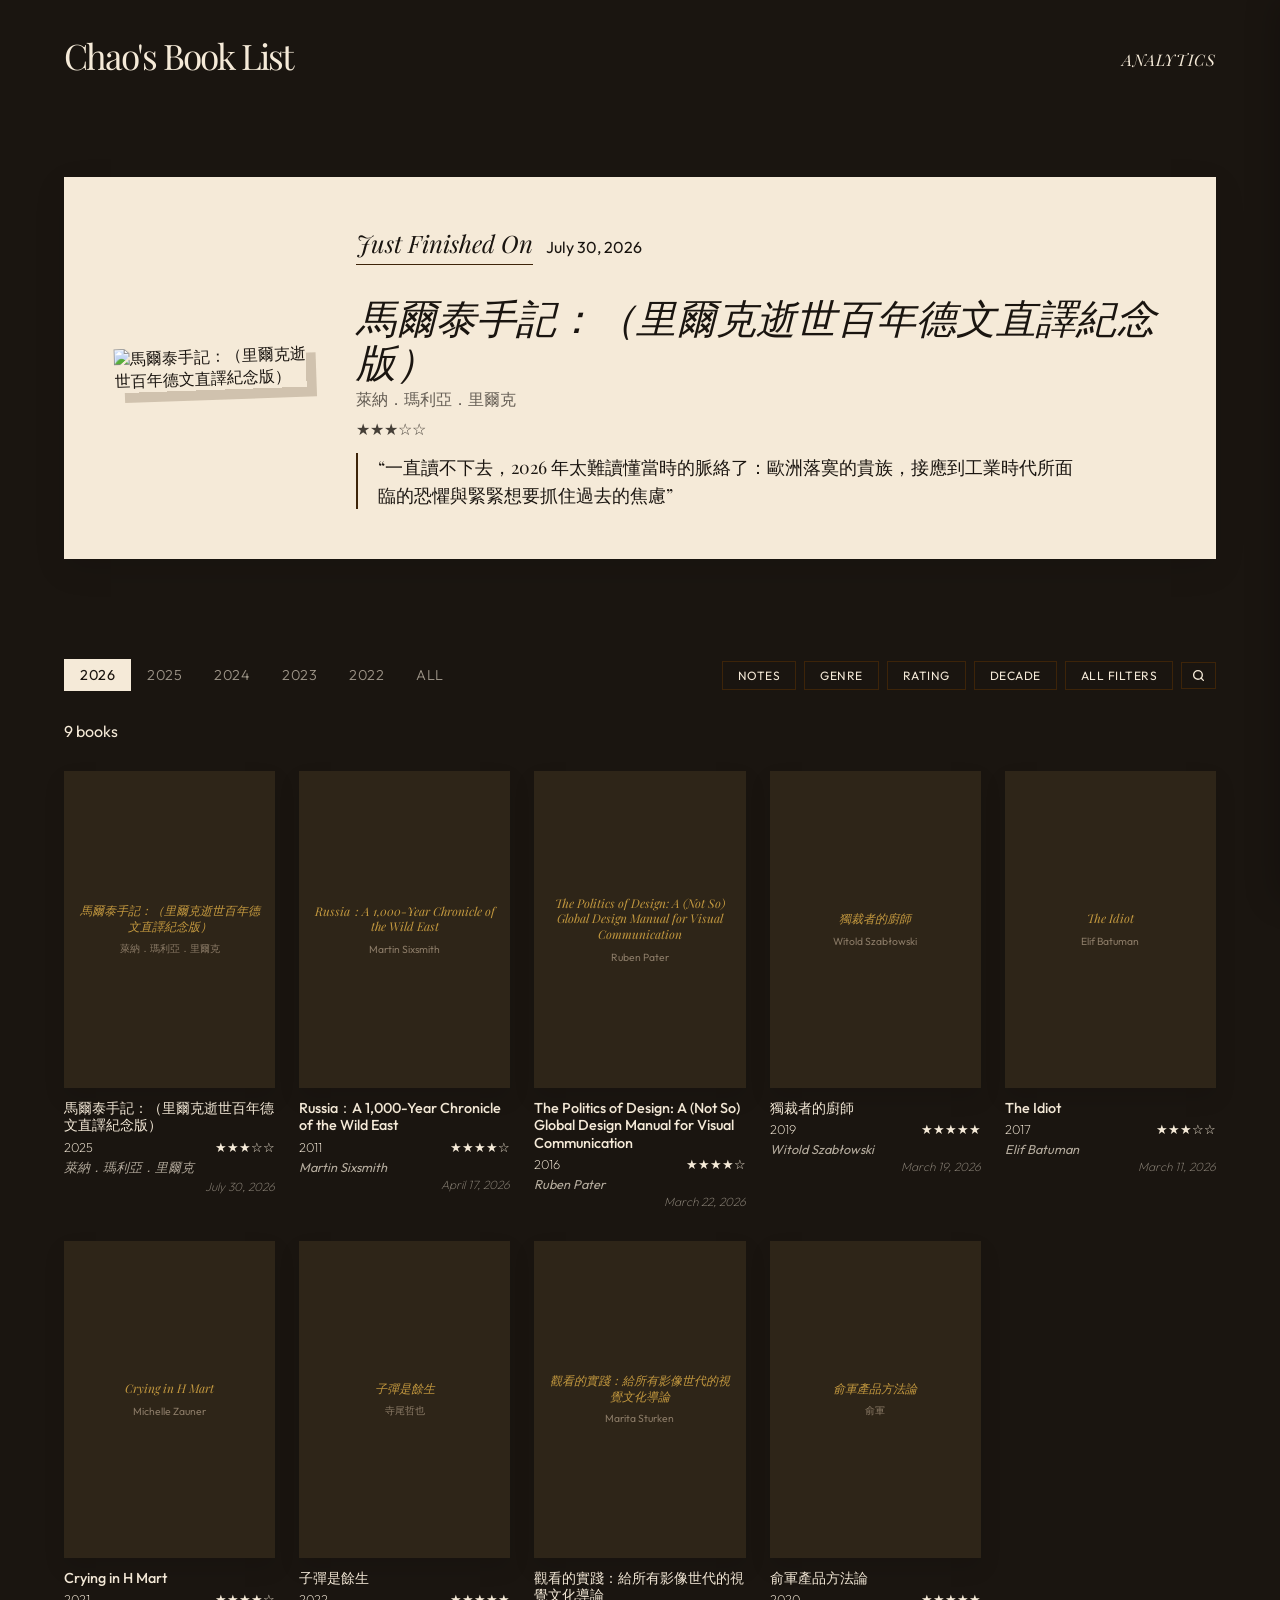
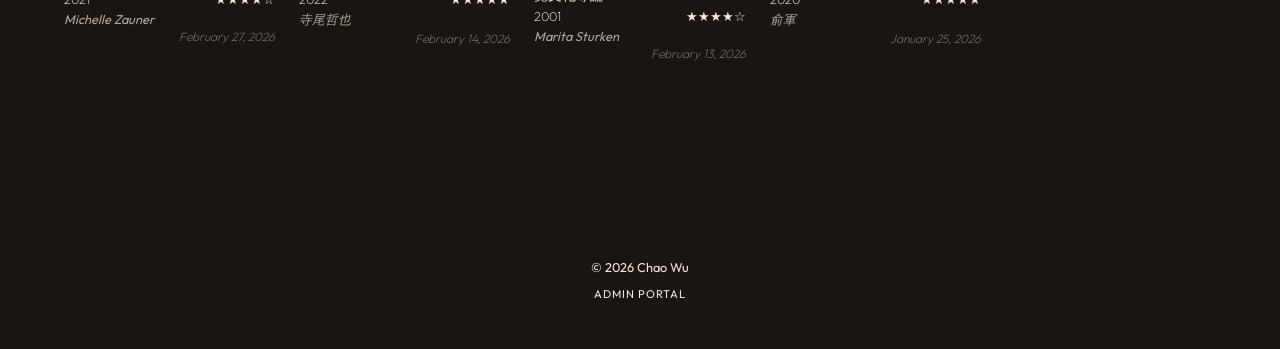
==== books/index.html @ 488b1dd5 "Add 'books/' from commit '441dd0c4dfc5b9a9ec4d89fb54ed9eed66f92019' git-subtree-dir: books git-subtr" ====
<!DOCTYPE html>
<html lang="en">
<head>
    <meta charset="UTF-8">
    <meta name="viewport" content="width=device-width, initial-scale=1.0">
    <title>Chaos Book List</title>

    <style>
        @import url('https://fonts.googleapis.com/css2?family=Outfit:wght@100..900&family=Playfair+Display:ital,wght@0,400..900;1,400..900&display=swap');

        :root {
            --color-brown-dark:   #3d2409;
            --color-brown-medium: #6b4523;
            --color-gold:         #c4993f;
            --color-gold-light:   #e2c97e;
            --color-parchment:    #f5ead8;
            --color-red:          #c0392b;
            --color-black:        #0b0806;
            --color-gray-dark:    #131008;
            --color-gray-medium:  #1a1510;
            --color-gray-light:   #2e2518;
            --color-gray-lighter: #8a7a66;
            --color-white:        #ffffff;
            --color-white-dim:    #dddddd;

            --bg-page:        var(--color-gray-medium);
            --bg-card:        transparent;
            --bg-featured:    var(--color-parchment);
            --bg-ui:          var(--color-gray-dark);
            --bg-panel:       #fcfcfc;
            --bg-overlay:     rgba(61, 36, 9, 0.85);

            --text-primary:   var(--color-parchment);
            --text-inverted:  var(--color-gray-medium);
            --text-dim:       var(--color-parchment);
            --text-accent:    var(--color-parchment);
            --text-panel:     var(--color-gray-dark);

            --border-ui:      var(--color-brown-dark);
            --border-light:   #e0e0e0;

            --shadow-retro:   10px 10px 0px rgba(61, 36, 9, 0.2);
            --shadow-panel:   -5px 0 30px rgba(0,0,0,0.2);
            --shadow-card:    0 10px 20px rgba(0,0,0,0.1);
        }

        * { box-sizing: border-box; }

        body {
            background-color: var(--bg-page);
            color: var(--text-primary);
            font-family: "Outfit", sans-serif;
            margin: 0;
            padding: 0;
            overflow-x: hidden;
            width: 100%;
        }

        body.panel-open { overflow: hidden; }

        /* --- HEADER & NAV --- */
        header {
            text-align: left;
            padding: 2rem 0 3rem;
            width: 90%;
            max-width: 1600px;
            margin: 0 auto;
        }

        h1 a {
            color: inherit;
            text-decoration: none;
        }
        h1 a:hover { opacity: 0.75; }

        h1 {
            font-family: 'Playfair Display', serif;
            font-weight: 300;
            letter-spacing: -2px;
            margin: 0 0 10px 0;
            font-size: clamp(2rem, 6vw, 2.2rem);
        }

        .nav-link {
            color: var(--text-primary);
            text-transform: uppercase;
            font-family: 'Playfair Display', serif;
            font-weight: 300;
            font-style: italic;
            letter-spacing: 1px;
            border-bottom: 2px solid transparent;
            transition: 0.2s;
            text-decoration: none;
        }
        .nav-link:hover { border-bottom-color: var(--text-primary); }

        /* --- FEATURED SECTION --- */
        .featured-wrapper {
            max-width: 1600px;
            margin: 40px auto 100px auto;
            width: 90%;
            background-color: var(--bg-featured);
            padding: 50px;
            box-shadow: 0 10px 30px rgba(0,0,0,0.1);
            color: var(--text-inverted);
        }

        .label-recent {
            font-family: 'Playfair Display', serif;
            font-style: italic;
            font-size: 1.5rem;
            margin-bottom: 30px;
            border-bottom: 1px groove var(--border-ui);
            display: inline-block;
            padding-bottom: 5px;
        }

        .featured-content { display: flex; gap: 50px; align-items: center; }
        .featured-poster {
            flex-shrink: 0; width: 12rem; overflow: hidden;
            box-shadow: var(--shadow-retro); transform: rotate(-2deg);
        }
        .featured-poster img { width: 100%; height: auto; display: block; }
        .featured-poster-placeholder {
            flex-shrink: 0; width: 12rem; aspect-ratio: 2/3;
            background: #e8dcc8; display: flex; align-items: center; justify-content: center;
            font-size: 3rem; box-shadow: var(--shadow-retro); transform: rotate(-2deg);
        }
        .featured-info { visibility: visible; }
        .f-date { font-family: 'Outfit', sans-serif; font-size: 1rem; margin-bottom: 20px; display: inline-block; padding: 2px 10px; }
        .f-title { font-family: 'Playfair Display', serif; font-size: 2.5rem; line-height: 1.1; margin: 0 0 6px 0; font-style: italic; }
        .f-author { font-family: 'Outfit', sans-serif; font-size: 1rem; margin: 0 0 8px 0; opacity: 0.65; }
        .f-rating { font-family: 'Outfit', sans-serif; font-size: 1rem; margin-bottom: 14px; display: inline-block; opacity: 0.8; }
        .f-notes {
            max-width: 720px;
            font-family: 'Playfair Display', serif; font-size: 1.1rem; line-height: 1.6; position: relative; padding-left: 20px; border-left: 2px solid var(--color-brown-dark); }

        /* --- YEAR TABS --- */
        .tabs-container {
            display: flex;
            overflow-x: auto;
            padding: 0;
            margin-bottom: 0;
            align-items: flex-end;
        }
        .tabs-container::-webkit-scrollbar { display: none; }

        .tab-btn {
            background: transparent;
            border: 1px solid var(--border-ui);
            color: var(--text-primary);
            padding: 6px 15px;
            font-family: 'Outfit', sans-serif;
            font-size: 0.9rem;
            text-transform: uppercase;
            letter-spacing: 0.5px;
            font-weight: 300;
            cursor: pointer;
            opacity: 0.6;
            transition: all 0.2s;
            border-color: transparent;
        }
        .tab-btn:hover { opacity: 1; }
        .tab-btn.active {
            opacity: 1;
            background: var(--bg-featured);
            color: var(--text-inverted);
            font-weight: 400;
        }

        /* --- MAIN WRAPPER --- */
        .main-content-wrapper { margin: 0 auto 50px auto; width: 90%; max-width: 1600px; }

        /* --- CONTROL WRAPPER --- */
        .control-wrapper {
            display: flex;
            justify-content: space-between;
            width: 90%;
            max-width: 1600px;
            margin: 30px auto;
            flex-wrap: wrap;
        }

        /* --- CONTROL BAR --- */
        .control-bar {
            display: flex;
            justify-content: space-between;
            align-items: center;
            margin-top: 30px;
            margin-bottom: 30px;
            flex-wrap: wrap;
            gap: 20px;
        }

        .filter-buttons { display: flex; gap: 8px; flex-wrap: wrap; align-items: center; }

        .btn-search-toggle {
            background: transparent; border: 1px solid var(--border-ui);
            color: var(--text-primary); padding: 6px 10px;
            cursor: pointer; transition: all 0.2s; display: flex; align-items: center;
        }
        .btn-search-toggle:hover, .btn-search-toggle.active {
            background: var(--color-brown-dark); color: var(--color-white);
        }
        .btn-search-toggle svg { display: block; }

        .search-row {
            width: 90%; max-width: 1600px; margin: 0 auto 10px auto;
            animation: searchSlide 0.18s ease;
        }
        @keyframes searchSlide {
            from { opacity: 0; transform: translateY(-6px); }
            to   { opacity: 1; transform: translateY(0); }
        }
        .search-bar-wrapper { position: relative; max-width: 360px; }
        .search-bar-wrapper input {
            width: 100%; padding: 7px 34px 7px 12px;
            background: transparent; border: 1px solid var(--border-ui);
            color: var(--text-primary); font-family: 'Outfit', sans-serif;
            font-size: 0.9rem; box-sizing: border-box; letter-spacing: 0.3px;
        }
        .search-bar-wrapper input::placeholder { color: var(--color-gray-lighter); }
        .search-bar-wrapper input:focus { outline: none; border-color: var(--color-gold); }
        .search-clear {
            position: absolute; right: 10px; top: 50%; transform: translateY(-50%);
            background: none; border: none; color: var(--color-gray-lighter);
            font-size: 1.1rem; cursor: pointer; padding: 0; line-height: 1; transition: 0.15s;
        }
        .search-clear:hover { color: var(--text-primary); }

        .btn-filter {
            background: transparent;
            border: 1px solid var(--border-ui);
            color: var(--text-primary);
            padding: 6px 15px;
            font-family: 'Outfit', sans-serif;
            font-size: 0.75rem;
            text-transform: uppercase;
            letter-spacing: 0.5px;
            cursor: pointer;
            transition: all 0.2s;
        }
        .btn-filter:hover, .btn-filter.active {
            background: var(--color-brown-dark);
            color: var(--color-white); }

        .counter { font-family: 'Outfit', sans-serif; font-weight: 400; font-size: 1rem; }

        /* --- GRID --- */
        .grid {
            display: grid;
            grid-template-columns: repeat(auto-fill, minmax(11rem, 1fr));
            gap: 2rem 1.5rem;
            padding-bottom: 100px;
        }

        .card { display: flex; flex-direction: column; background: transparent; gap: 12px; }

        .card-image-wrapper {
            position: relative; width: 100%; aspect-ratio: 2/3; overflow: hidden;
            background: var(--color-gray-medium); box-shadow: var(--shadow-card);
            transition: transform 0.3s cubic-bezier(0.25, 0.46, 0.45, 0.94);
            cursor: pointer;
        }
        .card:hover .card-image-wrapper { transform: translateY(-5px); box-shadow: 0 20px 30px rgba(176, 176, 176, 0.15); }
        .card img { width: 100%; height: 100%; object-fit: cover; display: block; }

        .card-placeholder {
            width: 100%; height: 100%; display: flex; flex-direction: column;
            align-items: center; justify-content: center; padding: 12px; text-align: center;
            background: var(--color-gray-light);
        }
        .card-placeholder .ph-spine {
            font-family: 'Playfair Display', serif; font-style: italic;
            font-size: 0.75rem; line-height: 1.3; color: var(--color-gold);
            word-break: break-word;
        }
        .card-placeholder .ph-author {
            margin-top: 8px; font-size: 0.65rem; color: var(--color-gray-lighter);
        }

        .info {
            position: absolute; inset: 0; background: var(--bg-overlay); padding: 0.3rem;
            display: flex; flex-direction: column; justify-content: flex-start; align-items: flex-start;
            text-align: left; opacity: 0; transition: opacity 0.3s ease; backdrop-filter: blur(3px);
            color: var(--text-primary);
        }
        .card:hover .info { opacity: 1; }

        .info-date { font-size: 0.75rem; letter-spacing: 1px; text-transform: uppercase; margin-bottom: 1rem; color: var(--color-parchment); font-weight: bold; }
        .info-notes { font-family: 'Playfair Display', serif; font-style: italic; font-size: 0.95rem; line-height: 1.4; max-height: 80%; overflow-y: auto; }

        .card-title { font-family: 'Outfit', sans-serif; font-size: 0.9rem; line-height: 1.2; font-weight: 500; color: var(--text-primary); margin-bottom: 4px; }
        .card-meta-row { font-family: 'Outfit', sans-serif; font-size: 0.8rem; font-weight: 200; display: flex; justify-content: space-between; align-items: center; color: var(--text-dim); margin-bottom: 4px; }
        .card-rating { font-family: 'Outfit', sans-serif; font-size: 0.8rem; font-weight: 200; color: var(--text-primary); }
        .card-author { font-size: 0.8rem; color: var(--text-dim); font-style: italic; white-space: nowrap; overflow: hidden; text-overflow: ellipsis; opacity: 0.7; }
        .card-watched { font-family: 'Outfit', sans-serif; font-size: 0.75rem; font-style: italic; font-weight: 200; color: var(--text-primary); text-align: right; opacity: 0.5; margin-top: 2px; }

        /* --- SIDE PANEL (Filters) --- */
        .panel-backdrop { position: fixed; top: 0; left: 0; width: 100%; height: 100%; background: rgba(0,0,0,0.5); z-index: 998; opacity: 0; pointer-events: none; transition: opacity 0.3s; }
        .panel-backdrop.open { opacity: 1; pointer-events: all; }
        .side-panel { position: fixed; top: 0; right: 0; width: 400px; max-width: 85%; height: 100%; background: var(--bg-panel); color: var(--text-panel); z-index: 999; transform: translateX(100%); transition: transform 0.3s cubic-bezier(0.77, 0, 0.175, 1); box-shadow: var(--shadow-panel); display: flex; flex-direction: column; }
        .side-panel.open { transform: translateX(0); }
        .panel-header { padding: 20px 30px; border-bottom: 1px solid var(--border-light); display: flex; justify-content: space-between; align-items: center; }
        .panel-title { font-family: 'Playfair Display', serif; font-size: 1.5rem; font-style: italic; }
        .btn-close { background: none; border: none; font-size: 1.5rem; cursor: pointer; color: var(--text-panel); }
        .panel-content { flex-grow: 1; overflow-y: auto; padding: 0; }
        .panel-footer { padding: 20px 30px; border-top: 1px solid var(--border-light); display: flex; gap: 10px; }
        .btn-action { flex: 1; padding: 12px; border: 1px solid #222; background: transparent; text-transform: uppercase; font-weight: bold; cursor: pointer; transition: 0.2s; }
        .btn-action.primary { background: #222; color: #fff; }
        .btn-action:hover { opacity: 0.8; }

        /* ACCORDIONS */
        .accordion-item { border-bottom: 1px solid var(--border-light); }
        .accordion-header { padding: 20px 30px; cursor: pointer; display: flex; justify-content: space-between; align-items: center; font-family: 'Outfit', sans-serif; font-weight: bold; text-transform: uppercase; font-size: 0.9rem; letter-spacing: 1px; }
        .accordion-header:hover { background: #f5f5f5; }
        .accordion-content { display: none; padding: 0 30px 20px 30px; max-height: 300px; overflow-y: auto; }
        .accordion-item.active .accordion-content { display: block; }
        .accordion-item.active .icon-plus { transform: rotate(45deg); }
        .icon-plus { transition: transform 0.3s; font-size: 1.2rem; }

        /* CHECKBOX */
        .checkbox-group { display: flex; flex-direction: column; gap: 12px; }
        .checkbox-label { display: flex; align-items: center; gap: 10px; cursor: pointer; font-size: 0.95rem; color: #444; }
        .checkbox-label input { width: 18px; height: 18px; accent-color: var(--color-brown-dark); cursor: pointer; }

        .footer { background-color: var(--bg-page); padding: 3rem 2rem; color: var(--text-dim); font-size: 0.8rem; text-align: center; }

        /* --- CARD MODAL --- */
        .modal-overlay {
            position: fixed; inset: 0; background: rgba(0,0,0,0.75);
            z-index: 1000; display: flex; align-items: center; justify-content: center;
            padding: 20px; opacity: 0; pointer-events: none; transition: opacity 0.25s;
        }
        .modal-overlay.open { opacity: 1; pointer-events: all; }

        .card-modal {
            background: var(--color-gray-dark); color: var(--text-primary);
            border: 1px solid var(--border-ui); max-width: 660px; width: 100%;
            max-height: 90vh; overflow-y: auto; position: relative;
            display: flex; gap: 28px; padding: 36px;
            transform: translateY(12px); transition: transform 0.25s;
        }
        .modal-overlay.open .card-modal { transform: translateY(0); }

        .modal-close-btn {
            position: absolute; top: 14px; right: 18px; background: none; border: none;
            font-size: 1.5rem; cursor: pointer; color: var(--text-primary);
            opacity: 0.5; line-height: 1; padding: 0; transition: opacity 0.15s;
        }
        .modal-close-btn:hover { opacity: 1; }

        .modal-poster { flex-shrink: 0; width: 110px; }
        .modal-poster img { width: 100%; height: auto; display: block; box-shadow: var(--shadow-retro); }
        .modal-poster-placeholder {
            width: 110px; aspect-ratio: 2/3; background: var(--color-gray-light);
            display: flex; align-items: center; justify-content: center;
            font-size: 2rem; box-shadow: var(--shadow-retro);
        }

        .modal-body { flex: 1; min-width: 0; }

        .modal-watch-date {
            font-size: 0.75rem; letter-spacing: 1px; text-transform: uppercase;
            color: var(--color-gold-light); margin-bottom: 8px;
        }
        .modal-title {
            font-family: 'Playfair Display', serif; font-size: 1.5rem; font-style: italic;
            line-height: 1.2; margin-bottom: 6px;
        }
        .modal-sub {
            font-size: 0.85rem; color: var(--color-gray-lighter);
            margin-bottom: 20px; display: flex; gap: 10px; flex-wrap: wrap;
        }
        .modal-notes-view {
            font-family: 'Playfair Display', serif; font-style: italic;
            font-size: 0.95rem; line-height: 1.65;
            border-left: 2px solid var(--color-brown-dark);
            padding-left: 14px; margin-bottom: 18px;
        }
        .modal-notes-view.empty { opacity: 0.35; }

        @media (max-width: 800px) {
            h1 { font-size: clamp(2rem, 10vw, 3rem); }
            .featured-content { flex-direction: column; align-items: center; text-align: center; gap: 20px; }
            .control-bar { flex-direction: column; align-items: flex-start; }
            .grid { grid-template-columns: repeat(2, 1fr); gap: 20px 10px; }
        }

        @media (max-width: 560px) {
            .card-modal { flex-direction: column; padding: 24px 20px; gap: 16px; }
            .modal-poster { width: 80px; }
        }
    </style>
</head>
<body>

    <header>
        <h1><a href="index.html">Chao's Book List</a></h1>
        <a href="analytics.html" class="nav-link" style="float:right; margin-top:-40px;">Analytics</a>
    </header>

    <!-- FEATURED SECTION -->
    <div class="featured-wrapper" id="featured-section" style="display: none;">
        <div class="featured-content">
            <div class="featured-poster" id="f-cover-wrapper">
                <img id="f-img" src="" alt="Latest Book">
            </div>
            <div class="featured-info">
                <div class="label-recent">Just Finished On</div>
                <div class="f-date" id="f-date"></div>
                <div class="f-title" id="f-title"></div>
                <div class="f-author" id="f-author"></div>
                <div class="f-rating" id="f-rating"></div>
                <div class="f-notes" id="f-notes"></div>
            </div>
        </div>
    </div>

    <!-- YEAR TABS + FILTERS -->
    <div class="control-wrapper">
        <div class="tabs-container" id="year-tabs"></div>
        <div class="filter-buttons">
            <button class="btn-filter" onclick="openPanel('notes')">Notes</button>
            <button class="btn-filter" onclick="openPanel('genre')">Genre</button>
            <button class="btn-filter" onclick="openPanel('rating')">Rating</button>
            <button class="btn-filter" onclick="openPanel('decade')">Decade</button>
            <button class="btn-filter" onclick="openPanel('all')">All Filters</button>
            <button class="btn-search-toggle" id="btn-search-toggle" onclick="toggleSearch()" title="Search">
                <svg width="13" height="13" viewBox="0 0 24 24" fill="none" stroke="currentColor" stroke-width="2.5" stroke-linecap="round" stroke-linejoin="round">
                    <circle cx="11" cy="11" r="8"/><line x1="21" y1="21" x2="16.65" y2="16.65"/>
                </svg>
            </button>
        </div>
    </div>
    <div class="search-row" id="search-row" style="display:none">
        <div class="search-bar-wrapper">
            <input type="text" id="book-search-input" placeholder="Search title or author…" oninput="onBookSearch()" autocomplete="off">
            <button class="search-clear" onclick="clearSearch()" title="Clear">×</button>
        </div>
    </div>

    <!-- MAIN CONTENT -->
    <div class="main-content-wrapper">
        <div class="control-bar">
            <div class="counter" id="count-display">0 Books Read</div>
        </div>
        <div class="grid" id="book-grid"></div>
    </div>

    <!-- SIDE PANEL (Filters) -->
    <div class="panel-backdrop" id="backdrop" onclick="closePanel()"></div>
    <div class="side-panel" id="side-panel">
        <div class="panel-header">
            <div class="panel-title">Filters</div>
            <button class="btn-close" onclick="closePanel()">&times;</button>
        </div>
        <div class="panel-content">
            <!-- Sort -->
            <div class="accordion-item" id="acc-sort">
                <div class="accordion-header" onclick="toggleAccordion('acc-sort')">Sort By <span class="icon-plus">+</span></div>
                <div class="accordion-content">
                    <div class="checkbox-group" id="sort-options">
                        <label class="checkbox-label"><input type="radio" name="sort" value="date-new" checked onchange="applyFilters()"> Newest Read</label>
                        <label class="checkbox-label"><input type="radio" name="sort" value="date-old" onchange="applyFilters()"> Oldest Read</label>
                        <label class="checkbox-label"><input type="radio" name="sort" value="rate-high" onchange="applyFilters()"> Rating High → Low</label>
                        <label class="checkbox-label"><input type="radio" name="sort" value="rate-low" onchange="applyFilters()"> Rating Low → High</label>
                    </div>
                </div>
            </div>
            <!-- Genre -->
            <div class="accordion-item" id="acc-genre">
                <div class="accordion-header" onclick="toggleAccordion('acc-genre')">Genre <span class="icon-plus">+</span></div>
                <div class="accordion-content"><div class="checkbox-group" id="container-genre"></div></div>
            </div>
            <!-- Notes -->
            <div class="accordion-item" id="acc-notes">
                <div class="accordion-header" onclick="toggleAccordion('acc-notes')">Notes <span class="icon-plus">+</span></div>
                <div class="accordion-content">
                    <div class="checkbox-group">
                        <label class="checkbox-label"><input type="checkbox" id="filter-notes" onchange="applyFilters()"> With Notes Only</label>
                    </div>
                </div>
            </div>
            <!-- Rating -->
            <div class="accordion-item" id="acc-rating">
                <div class="accordion-header" onclick="toggleAccordion('acc-rating')">Rating <span class="icon-plus">+</span></div>
                <div class="accordion-content">
                    <div class="checkbox-group">
                        <label class="checkbox-label"><input type="checkbox" class="filter-cb" data-category="rating" value="rated" onchange="applyFilters()"> Rated Only</label>
                        <label class="checkbox-label"><input type="checkbox" class="filter-cb" data-category="rating" value="5" onchange="applyFilters()"> ★★★★★ (5 stars)</label>
                        <label class="checkbox-label"><input type="checkbox" class="filter-cb" data-category="rating" value="4" onchange="applyFilters()"> ★★★★☆ (4 stars)</label>
                        <label class="checkbox-label"><input type="checkbox" class="filter-cb" data-category="rating" value="3" onchange="applyFilters()"> ★★★☆☆ (3 stars)</label>
                    </div>
                </div>
            </div>
            <!-- Decade -->
            <div class="accordion-item" id="acc-decade">
                <div class="accordion-header" onclick="toggleAccordion('acc-decade')">Publication Decade <span class="icon-plus">+</span></div>
                <div class="accordion-content"><div class="checkbox-group" id="container-decade"></div></div>
            </div>
        </div>
        <div class="panel-footer">
            <button class="btn-action" onclick="clearAllFilters()">Clear All</button>
            <button class="btn-action primary" onclick="closePanel()">Done</button>
        </div>
    </div>

    <!-- CARD MODAL -->
    <div class="modal-overlay" id="modal-overlay" onclick="closeModal()">
        <div class="card-modal" onclick="event.stopPropagation()">
            <button class="modal-close-btn" onclick="closeModal()">&times;</button>
            <div id="modal-cover-area" class="modal-poster"></div>
            <div class="modal-body">
                <div class="modal-watch-date" id="modal-watch-date"></div>
                <div class="modal-title" id="modal-title"></div>
                <div class="modal-sub" id="modal-sub"></div>
                <div class="modal-notes-view" id="modal-notes-view"></div>
            </div>
        </div>
    </div>

    <div class="footer">
        <div>© 2026 Chao Wu</div>
        <div style="margin-top: 10px;"><a href="admin.html" style="color: inherit; text-decoration: none; font-size: 0.7rem; letter-spacing: 1px; text-transform: uppercase;">Admin Portal</a></div>
    </div>

    <script>
        let allBooks = [];
        let filteredBooks = [];
        let currentTabBooks = [];
        let activeTabYear = null;

        fetch('books.json')
            .then(r => r.json())
            .then(books => {
                allBooks = books;
                renderFeatured(allBooks);
                setupTabs(allBooks);
                populateDynamicFilters();

                // Auto-select newest year that has books with dates
                const datedBooks = allBooks.filter(b => b.date_sort && b.date_sort !== '0000-00-00');
                if (datedBooks.length > 0) {
                    const newestYear = [...new Set(datedBooks.map(b => b.date_sort.substring(0,4)))].sort().reverse()[0];
                    switchTab(newestYear);
                } else {
                    switchTab('all');
                }
            })
            .catch(err => {
                document.getElementById('book-grid').innerHTML = '<p style="padding:40px;opacity:0.5;font-style:italic;">No books.json found.</p>';
            });

        function renderFeatured(books) {
            const dated = books.filter(b => b.date_sort && b.date_sort !== '0000-00-00');
            if (dated.length === 0) return;
            const latest = [...dated].sort((a,b) => b.date_sort.localeCompare(a.date_sort))[0];
            if (!latest) return;

            document.getElementById('featured-section').style.display = 'block';

            const coverWrapper = document.getElementById('f-cover-wrapper');
            if (latest.cover) {
                coverWrapper.innerHTML = `<img id="f-img" src="${latest.cover}" alt="${latest.title}">`;
                coverWrapper.className = 'featured-poster';
            } else {
                coverWrapper.innerHTML = '📖';
                coverWrapper.className = 'featured-poster-placeholder';
            }

            document.getElementById('f-date').innerText = latest.date_display || '';
            document.getElementById('f-title').innerText = latest.title;
            document.getElementById('f-author').innerText = latest.author || '';
            const r = getRating(latest);
            document.getElementById('f-rating').innerText = r > 0
                ? '★'.repeat(r) + '☆'.repeat(5 - r)
                : '';
            let notes = latest.review;
            if (!notes || notes === 'nan') notes = 'No notes added.';
            document.getElementById('f-notes').innerHTML = `&ldquo;${notes}&rdquo;`;
        }

        function setupTabs(books) {
            const container = document.getElementById('year-tabs');
            container.innerHTML = '';

            const datedBooks = books.filter(b => b.date_sort && b.date_sort !== '0000-00-00');
            const allYears = [...new Set(datedBooks.map(b => b.date_sort.substring(0,4)))].sort().reverse();
            const recentYears = allYears.filter(y => parseInt(y) > 2018);
            const hasOlder = allYears.some(y => parseInt(y) <= 2018);
            const hasUndated = books.some(b => !b.date_sort || b.date_sort === '0000-00-00');

            recentYears.forEach(year => {
                const btn = document.createElement('button');
                btn.className = 'tab-btn';
                btn.innerText = year;
                btn.onclick = () => switchTab(year);
                btn.dataset.year = year;
                container.appendChild(btn);
            });

            if (hasOlder) {
                const btn = document.createElement('button');
                btn.className = 'tab-btn';
                btn.innerText = '2018 & Before';
                btn.onclick = () => switchTab('earlier');
                btn.dataset.year = 'earlier';
                container.appendChild(btn);
            }

            if (hasUndated) {
                const btn = document.createElement('button');
                btn.className = 'tab-btn';
                btn.innerText = 'All';
                btn.onclick = () => switchTab('all');
                btn.dataset.year = 'all';
                container.appendChild(btn);
            }
        }

        function switchTab(tabId) {
            activeTabYear = tabId;
            document.querySelectorAll('.tab-btn').forEach(btn => {
                btn.classList.toggle('active', btn.dataset.year === tabId);
            });

            if (tabId === 'all') {
                currentTabBooks = allBooks;
            } else if (tabId === 'earlier') {
                currentTabBooks = allBooks.filter(b => {
                    const y = parseInt(b.date_sort?.substring(0,4));
                    return y <= 2018 && y > 0;
                });
            } else {
                currentTabBooks = allBooks.filter(b => b.date_sort?.startsWith(tabId));
            }

            document.querySelector('input[name="sort"][value="date-new"]').checked = true;
            applyFilters();
        }

        // --- PANEL & FILTER LOGIC ---
        function getScrollbarWidth() { return window.innerWidth - document.documentElement.clientWidth; }
        function openPanel(targetSection) {
            document.body.style.paddingRight = `${getScrollbarWidth()}px`;
            document.body.classList.add('panel-open');
            document.getElementById('backdrop').classList.add('open');
            document.getElementById('side-panel').classList.add('open');
            if (targetSection && targetSection !== 'all') {
                const el = document.getElementById(`acc-${targetSection}`);
                if (el) el.classList.add('active');
            }
        }
        function closePanel() {
            document.body.style.paddingRight = '';
            document.body.classList.remove('panel-open');
            document.getElementById('backdrop').classList.remove('open');
            document.getElementById('side-panel').classList.remove('open');
        }
        function toggleAccordion(id) { document.getElementById(id).classList.toggle('active'); }

        function populateDynamicFilters() {
            // Genres (sorted by count descending, show those with ≥2 books)
            const genreCounts = {};
            allBooks.forEach(b => (b.genres || []).forEach(g => { genreCounts[g] = (genreCounts[g] || 0) + 1; }));
            const topGenres = Object.entries(genreCounts)
                .filter(([, c]) => c >= 2)
                .sort((a, b) => b[1] - a[1]);
            const genreEl = document.getElementById('container-genre');
            topGenres.forEach(([g, c]) => {
                genreEl.innerHTML += `<label class="checkbox-label"><input type="checkbox" class="filter-cb" data-category="genre" value="${g}" onchange="applyFilters()"> ${g} <span style="opacity:0.45;font-size:0.8em">(${c})</span></label>`;
            });

            // Decades (publication year)
            const decades = new Set();
            allBooks.forEach(b => {
                const yr = parseInt(b.year_published);
                if (!isNaN(yr) && yr > 0) decades.add(Math.floor(yr / 10) * 10);
            });
            const dec = document.getElementById('container-decade');
            Array.from(decades).sort((a,b) => b - a).forEach(d => {
                dec.innerHTML += `<label class="checkbox-label"><input type="checkbox" class="filter-cb" data-category="decade" value="${d}" onchange="applyFilters()"> ${d}s</label>`;
            });
        }

        function clearAllFilters() {
            document.querySelectorAll('.filter-cb').forEach(cb => cb.checked = false);
            document.getElementById('filter-notes').checked = false;
            document.querySelector('input[name="sort"][value="date-new"]').checked = true;
            applyFilters();
        }

        function applyFilters() {
            const checkedGenres  = Array.from(document.querySelectorAll('input[data-category="genre"]:checked')).map(cb => cb.value);
            const checkedRatings = Array.from(document.querySelectorAll('input[data-category="rating"]:checked')).map(cb => cb.value);
            const checkedDecades = Array.from(document.querySelectorAll('input[data-category="decade"]:checked')).map(cb => cb.value);
            const sortVal = document.querySelector('input[name="sort"]:checked').value;
            const notesChecked = document.getElementById('filter-notes').checked;

            filteredBooks = currentTabBooks.filter(b => {
                if (notesChecked && (!b.review || b.review === 'nan' || b.review.trim() === '')) return false;
                if (checkedGenres.length > 0 && !checkedGenres.some(g => (b.genres || []).includes(g))) return false;
                if (checkedRatings.length > 0) {
                    if (checkedRatings.includes('rated') && getRating(b) === 0) return false;
                    const specificStars = checkedRatings.filter(v => v !== 'rated');
                    if (specificStars.length > 0 && !specificStars.includes(String(getRating(b)))) return false;
                }
                if (checkedDecades.length > 0) {
                    const yr = parseInt(b.year_published);
                    if (isNaN(yr)) return false;
                    const d = Math.floor(yr / 10) * 10;
                    if (!checkedDecades.includes(d.toString())) return false;
                }
                return true;
            });

            filteredBooks.sort((a, b) => {
                if (sortVal === 'date-new') return (b.date_sort || '').localeCompare(a.date_sort || '');
                if (sortVal === 'date-old') return (a.date_sort || '').localeCompare(b.date_sort || '');
                if (sortVal === 'rate-high') return getRating(b) - getRating(a);
                if (sortVal === 'rate-low') {
                    const rA = getRating(a) === 0 ? 100 : getRating(a);
                    const rB = getRating(b) === 0 ? 100 : getRating(b);
                    return rA - rB;
                }
            });

            document.getElementById('count-display').innerText = `${filteredBooks.length} book${filteredBooks.length !== 1 ? 's' : ''}`;

            const grid = document.getElementById('book-grid');
            grid.innerHTML = '';
            renderGrid(filteredBooks, grid);

            updateButtonState('notes', notesChecked);
            updateButtonState('genre', checkedGenres.length > 0);
            updateButtonState('rating', checkedRatings.length > 0);
            updateButtonState('decade', checkedDecades.length > 0);
        }

        function updateButtonState(type, isActive) {
            const btn = document.querySelector(`button[onclick="openPanel('${type}')"]`);
            if (btn) btn.classList.toggle('active', isActive);
        }

        function getRating(book) {
            if (!book.rating) return 0;
            const n = parseFloat(String(book.rating).replace('/5', ''));
            return isNaN(n) ? 0 : n;
        }

        function renderGrid(books, grid) {
            books.forEach(book => {
                const el = document.createElement('div');
                el.className = 'card';
                const reviewText = (!book.review || book.review === 'nan') ? '' : book.review;
                const r = getRating(book);
                const ratingDisplay = r > 0 ? '★'.repeat(r) + '☆'.repeat(5 - r) : 'Unrated';
                const yearDisplay = book.year_published || '';

                const imgHtml = book.cover
                    ? `<img src="${book.cover}" alt="${book.title}" loading="lazy" onerror="this.parentNode.innerHTML='<div class=\\'card-placeholder\\'><span class=\\'ph-spine\\'>${book.title.replace(/'/g,"&#39;")}</span><span class=\\'ph-author\\'>${(book.author||'').replace(/'/g,"&#39;")}</span></div>'">`
                    : `<div class="card-placeholder"><span class="ph-spine">${book.title}</span><span class="ph-author">${book.author || ''}</span></div>`;

                el.innerHTML = `
                    <div class="card-image-wrapper">
                        ${imgHtml}
                        <div class="info">
                            <div class="info-date">${book.date_display || ''}</div>
                            <div class="info-notes">${reviewText}</div>
                        </div>
                    </div>
                    <div class="card-details">
                        <div class="card-title">${book.title}</div>
                        <div class="card-meta-row"><span>${yearDisplay}</span><span class="card-rating">${ratingDisplay}</span></div>
                        <div class="card-author">${book.author || ''}</div>
                        <div class="card-watched">${book.date_display || ''}</div>
                    </div>
                `;
                el.querySelector('.card-image-wrapper').addEventListener('click', () => openModal(book));
                grid.appendChild(el);
            });
        }

        // --- MODAL ---
        function openModal(book) {
            const r = getRating(book);
            const ratingDisplay = r > 0 ? '★'.repeat(r) + '☆'.repeat(5 - r) : 'Unrated';
            const notes = (!book.review || book.review === 'nan') ? '' : book.review;

            const coverArea = document.getElementById('modal-cover-area');
            if (book.cover) {
                coverArea.innerHTML = `<img src="${book.cover}" alt="${book.title}" style="width:100%;height:auto;display:block;box-shadow:var(--shadow-retro);">`;
            } else {
                coverArea.innerHTML = `<div class="modal-poster-placeholder">📖</div>`;
            }

            document.getElementById('modal-watch-date').innerText = book.date_display || '';
            document.getElementById('modal-title').innerText = book.title;

            const sub = [book.year_published, ratingDisplay, book.pages ? `${book.pages} pages` : ''].filter(Boolean).join(' · ');
            document.getElementById('modal-sub').innerText = (book.author ? book.author + ' · ' : '') + sub;

            const notesEl = document.getElementById('modal-notes-view');
            notesEl.innerText = notes || 'No notes added.';
            notesEl.classList.toggle('empty', !notes);

            document.getElementById('modal-overlay').classList.add('open');
            document.body.classList.add('panel-open');
        }

        function closeModal() {
            document.getElementById('modal-overlay').classList.remove('open');
            document.body.classList.remove('panel-open');
        }

        // --- SEARCH ---
        let searchActive = false;

        function toggleSearch() {
            searchActive = !searchActive;
            const row = document.getElementById('search-row');
            const btn = document.getElementById('btn-search-toggle');
            if (searchActive) {
                row.style.display = 'block';
                document.getElementById('book-search-input').focus();
                btn.classList.add('active');
            } else {
                clearSearch();
            }
        }

        function clearSearch() {
            document.getElementById('search-row').style.display = 'none';
            document.getElementById('book-search-input').value = '';
            document.getElementById('btn-search-toggle').classList.remove('active');
            searchActive = false;
            applyFilters();
        }

        function onBookSearch() {
            const query = document.getElementById('book-search-input').value.trim().toLowerCase();
            if (!query) { applyFilters(); return; }
            const results = allBooks.filter(b =>
                (b.title && b.title.toLowerCase().includes(query)) ||
                (b.author && b.author.toLowerCase().includes(query))
            );
            const grid = document.getElementById('book-grid');
            grid.innerHTML = '';
            renderGrid(results, grid);
            document.getElementById('count-display').innerText =
                `${results.length} result${results.length !== 1 ? 's' : ''} for "${query}"`;
        }

        document.addEventListener('keydown', e => {
            if (e.key === 'Escape') {
                if (document.getElementById('modal-overlay').classList.contains('open')) closeModal();
                else if (document.getElementById('search-row').style.display !== 'none') clearSearch();
            }
        });
    </script>
</body>
</html>
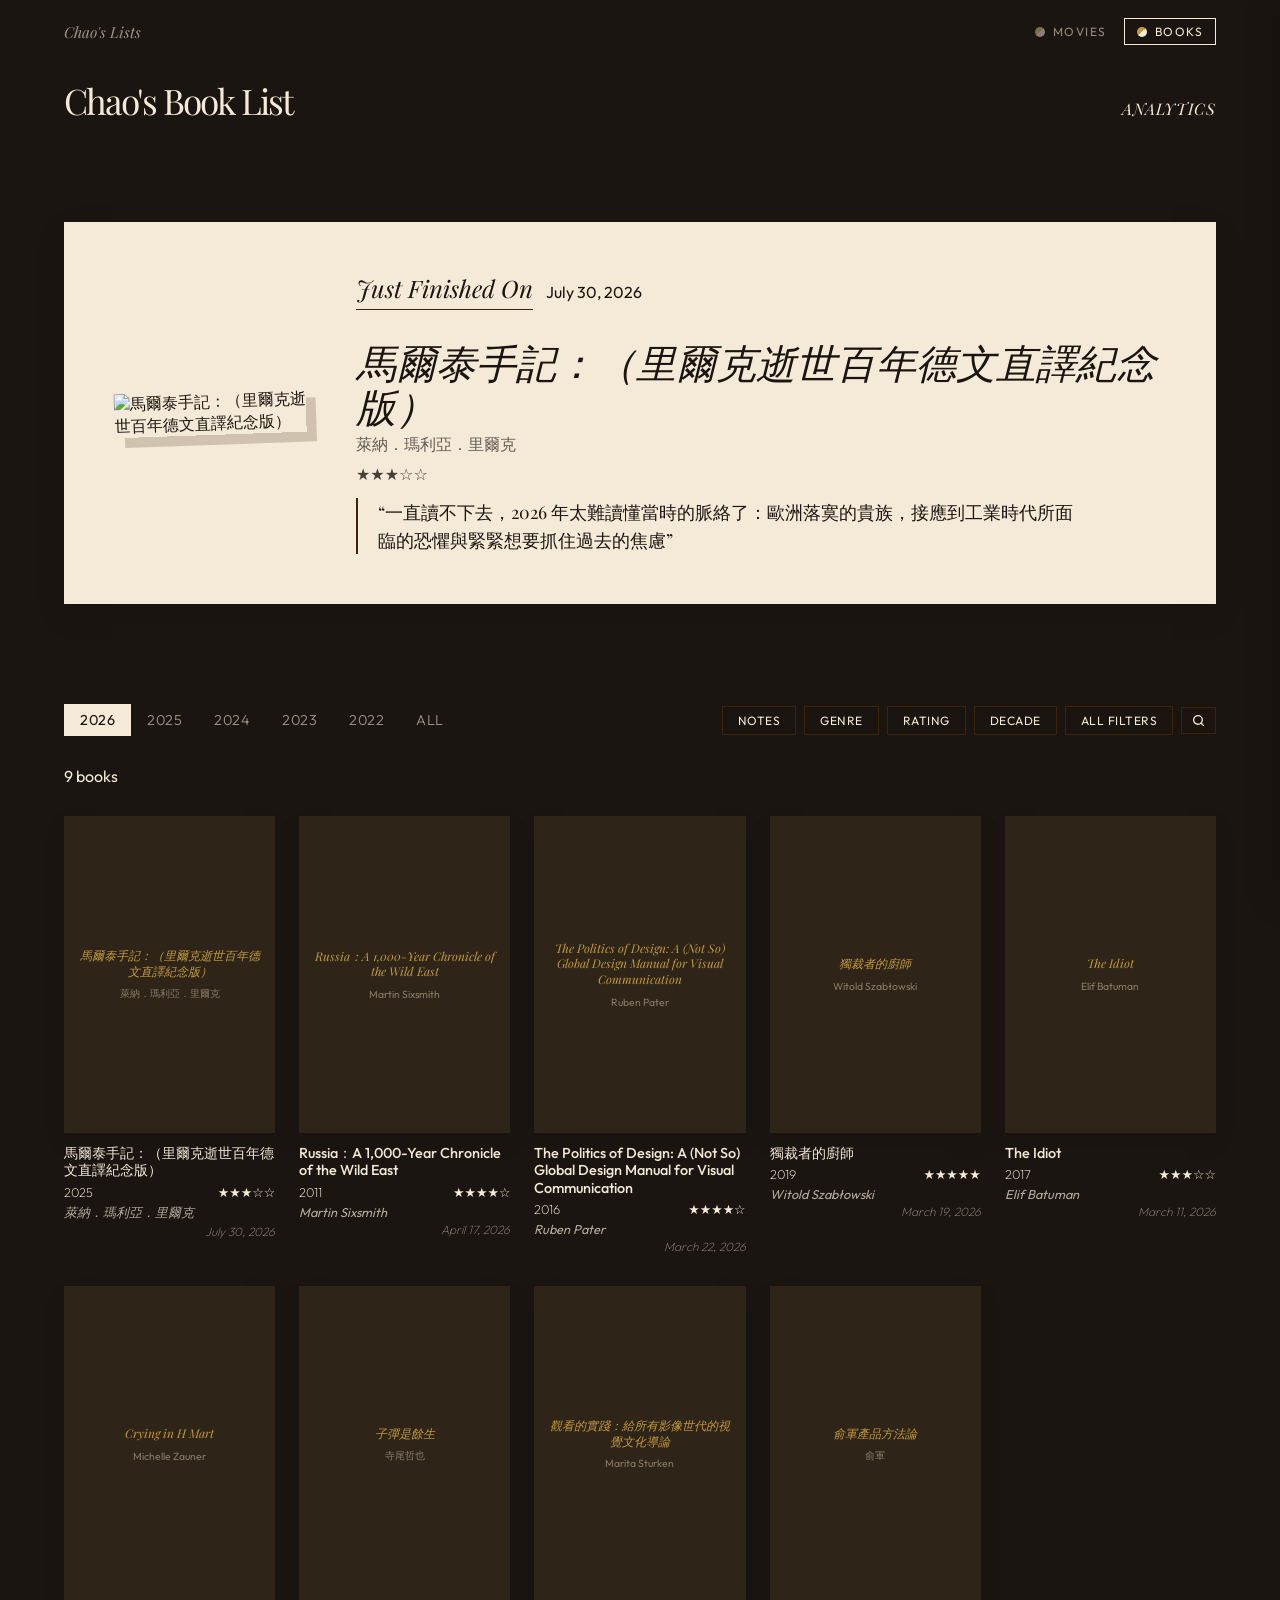
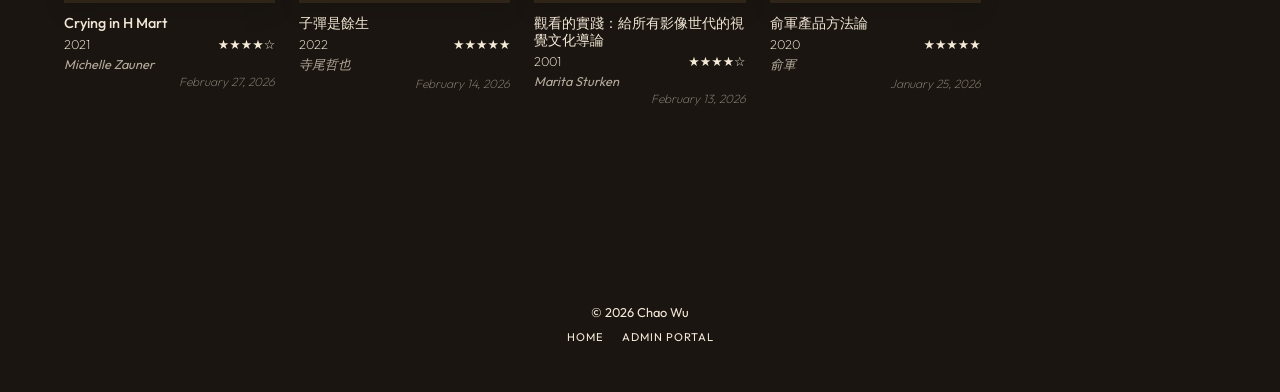
==== commit 4d7b7d35: "Combine movie and book sites with a shared design system - Move MovieSite into movies/ and BookSite " ====
--- a/books/index.html
+++ b/books/index.html
@@ -1,403 +1,24 @@
 <!DOCTYPE html>
-<html lang="en">
+<html lang="en" data-site="books">
 <head>
     <meta charset="UTF-8">
     <meta name="viewport" content="width=device-width, initial-scale=1.0">
     <title>Chaos Book List</title>
 
-    <style>
-        @import url('https://fonts.googleapis.com/css2?family=Outfit:wght@100..900&family=Playfair+Display:ital,wght@0,400..900;1,400..900&display=swap');
-
-        :root {
-            --color-brown-dark:   #3d2409;
-            --color-brown-medium: #6b4523;
-            --color-gold:         #c4993f;
-            --color-gold-light:   #e2c97e;
-            --color-parchment:    #f5ead8;
-            --color-red:          #c0392b;
-            --color-black:        #0b0806;
-            --color-gray-dark:    #131008;
-            --color-gray-medium:  #1a1510;
-            --color-gray-light:   #2e2518;
-            --color-gray-lighter: #8a7a66;
-            --color-white:        #ffffff;
-            --color-white-dim:    #dddddd;
-
-            --bg-page:        var(--color-gray-medium);
-            --bg-card:        transparent;
-            --bg-featured:    var(--color-parchment);
-            --bg-ui:          var(--color-gray-dark);
-            --bg-panel:       #fcfcfc;
-            --bg-overlay:     rgba(61, 36, 9, 0.85);
-
-            --text-primary:   var(--color-parchment);
-            --text-inverted:  var(--color-gray-medium);
-            --text-dim:       var(--color-parchment);
-            --text-accent:    var(--color-parchment);
-            --text-panel:     var(--color-gray-dark);
-
-            --border-ui:      var(--color-brown-dark);
-            --border-light:   #e0e0e0;
-
-            --shadow-retro:   10px 10px 0px rgba(61, 36, 9, 0.2);
-            --shadow-panel:   -5px 0 30px rgba(0,0,0,0.2);
-            --shadow-card:    0 10px 20px rgba(0,0,0,0.1);
-        }
-
-        * { box-sizing: border-box; }
-
-        body {
-            background-color: var(--bg-page);
-            color: var(--text-primary);
-            font-family: "Outfit", sans-serif;
-            margin: 0;
-            padding: 0;
-            overflow-x: hidden;
-            width: 100%;
-        }
-
-        body.panel-open { overflow: hidden; }
-
-        /* --- HEADER & NAV --- */
-        header {
-            text-align: left;
-            padding: 2rem 0 3rem;
-            width: 90%;
-            max-width: 1600px;
-            margin: 0 auto;
-        }
-
-        h1 a {
-            color: inherit;
-            text-decoration: none;
-        }
-        h1 a:hover { opacity: 0.75; }
-
-        h1 {
-            font-family: 'Playfair Display', serif;
-            font-weight: 300;
-            letter-spacing: -2px;
-            margin: 0 0 10px 0;
-            font-size: clamp(2rem, 6vw, 2.2rem);
-        }
-
-        .nav-link {
-            color: var(--text-primary);
-            text-transform: uppercase;
-            font-family: 'Playfair Display', serif;
-            font-weight: 300;
-            font-style: italic;
-            letter-spacing: 1px;
-            border-bottom: 2px solid transparent;
-            transition: 0.2s;
-            text-decoration: none;
-        }
-        .nav-link:hover { border-bottom-color: var(--text-primary); }
-
-        /* --- FEATURED SECTION --- */
-        .featured-wrapper {
-            max-width: 1600px;
-            margin: 40px auto 100px auto;
-            width: 90%;
-            background-color: var(--bg-featured);
-            padding: 50px;
-            box-shadow: 0 10px 30px rgba(0,0,0,0.1);
-            color: var(--text-inverted);
-        }
-
-        .label-recent {
-            font-family: 'Playfair Display', serif;
-            font-style: italic;
-            font-size: 1.5rem;
-            margin-bottom: 30px;
-            border-bottom: 1px groove var(--border-ui);
-            display: inline-block;
-            padding-bottom: 5px;
-        }
-
-        .featured-content { display: flex; gap: 50px; align-items: center; }
-        .featured-poster {
-            flex-shrink: 0; width: 12rem; overflow: hidden;
-            box-shadow: var(--shadow-retro); transform: rotate(-2deg);
-        }
-        .featured-poster img { width: 100%; height: auto; display: block; }
-        .featured-poster-placeholder {
-            flex-shrink: 0; width: 12rem; aspect-ratio: 2/3;
-            background: #e8dcc8; display: flex; align-items: center; justify-content: center;
-            font-size: 3rem; box-shadow: var(--shadow-retro); transform: rotate(-2deg);
-        }
-        .featured-info { visibility: visible; }
-        .f-date { font-family: 'Outfit', sans-serif; font-size: 1rem; margin-bottom: 20px; display: inline-block; padding: 2px 10px; }
-        .f-title { font-family: 'Playfair Display', serif; font-size: 2.5rem; line-height: 1.1; margin: 0 0 6px 0; font-style: italic; }
-        .f-author { font-family: 'Outfit', sans-serif; font-size: 1rem; margin: 0 0 8px 0; opacity: 0.65; }
-        .f-rating { font-family: 'Outfit', sans-serif; font-size: 1rem; margin-bottom: 14px; display: inline-block; opacity: 0.8; }
-        .f-notes {
-            max-width: 720px;
-            font-family: 'Playfair Display', serif; font-size: 1.1rem; line-height: 1.6; position: relative; padding-left: 20px; border-left: 2px solid var(--color-brown-dark); }
-
-        /* --- YEAR TABS --- */
-        .tabs-container {
-            display: flex;
-            overflow-x: auto;
-            padding: 0;
-            margin-bottom: 0;
-            align-items: flex-end;
-        }
-        .tabs-container::-webkit-scrollbar { display: none; }
-
-        .tab-btn {
-            background: transparent;
-            border: 1px solid var(--border-ui);
-            color: var(--text-primary);
-            padding: 6px 15px;
-            font-family: 'Outfit', sans-serif;
-            font-size: 0.9rem;
-            text-transform: uppercase;
-            letter-spacing: 0.5px;
-            font-weight: 300;
-            cursor: pointer;
-            opacity: 0.6;
-            transition: all 0.2s;
-            border-color: transparent;
-        }
-        .tab-btn:hover { opacity: 1; }
-        .tab-btn.active {
-            opacity: 1;
-            background: var(--bg-featured);
-            color: var(--text-inverted);
-            font-weight: 400;
-        }
-
-        /* --- MAIN WRAPPER --- */
-        .main-content-wrapper { margin: 0 auto 50px auto; width: 90%; max-width: 1600px; }
-
-        /* --- CONTROL WRAPPER --- */
-        .control-wrapper {
-            display: flex;
-            justify-content: space-between;
-            width: 90%;
-            max-width: 1600px;
-            margin: 30px auto;
-            flex-wrap: wrap;
-        }
-
-        /* --- CONTROL BAR --- */
-        .control-bar {
-            display: flex;
-            justify-content: space-between;
-            align-items: center;
-            margin-top: 30px;
-            margin-bottom: 30px;
-            flex-wrap: wrap;
-            gap: 20px;
-        }
-
-        .filter-buttons { display: flex; gap: 8px; flex-wrap: wrap; align-items: center; }
-
-        .btn-search-toggle {
-            background: transparent; border: 1px solid var(--border-ui);
-            color: var(--text-primary); padding: 6px 10px;
-            cursor: pointer; transition: all 0.2s; display: flex; align-items: center;
-        }
-        .btn-search-toggle:hover, .btn-search-toggle.active {
-            background: var(--color-brown-dark); color: var(--color-white);
-        }
-        .btn-search-toggle svg { display: block; }
-
-        .search-row {
-            width: 90%; max-width: 1600px; margin: 0 auto 10px auto;
-            animation: searchSlide 0.18s ease;
-        }
-        @keyframes searchSlide {
-            from { opacity: 0; transform: translateY(-6px); }
-            to   { opacity: 1; transform: translateY(0); }
-        }
-        .search-bar-wrapper { position: relative; max-width: 360px; }
-        .search-bar-wrapper input {
-            width: 100%; padding: 7px 34px 7px 12px;
-            background: transparent; border: 1px solid var(--border-ui);
-            color: var(--text-primary); font-family: 'Outfit', sans-serif;
-            font-size: 0.9rem; box-sizing: border-box; letter-spacing: 0.3px;
-        }
-        .search-bar-wrapper input::placeholder { color: var(--color-gray-lighter); }
-        .search-bar-wrapper input:focus { outline: none; border-color: var(--color-gold); }
-        .search-clear {
-            position: absolute; right: 10px; top: 50%; transform: translateY(-50%);
-            background: none; border: none; color: var(--color-gray-lighter);
-            font-size: 1.1rem; cursor: pointer; padding: 0; line-height: 1; transition: 0.15s;
-        }
-        .search-clear:hover { color: var(--text-primary); }
-
-        .btn-filter {
-            background: transparent;
-            border: 1px solid var(--border-ui);
-            color: var(--text-primary);
-            padding: 6px 15px;
-            font-family: 'Outfit', sans-serif;
-            font-size: 0.75rem;
-            text-transform: uppercase;
-            letter-spacing: 0.5px;
-            cursor: pointer;
-            transition: all 0.2s;
-        }
-        .btn-filter:hover, .btn-filter.active {
-            background: var(--color-brown-dark);
-            color: var(--color-white); }
-
-        .counter { font-family: 'Outfit', sans-serif; font-weight: 400; font-size: 1rem; }
-
-        /* --- GRID --- */
-        .grid {
-            display: grid;
-            grid-template-columns: repeat(auto-fill, minmax(11rem, 1fr));
-            gap: 2rem 1.5rem;
-            padding-bottom: 100px;
-        }
-
-        .card { display: flex; flex-direction: column; background: transparent; gap: 12px; }
-
-        .card-image-wrapper {
-            position: relative; width: 100%; aspect-ratio: 2/3; overflow: hidden;
-            background: var(--color-gray-medium); box-shadow: var(--shadow-card);
-            transition: transform 0.3s cubic-bezier(0.25, 0.46, 0.45, 0.94);
-            cursor: pointer;
-        }
-        .card:hover .card-image-wrapper { transform: translateY(-5px); box-shadow: 0 20px 30px rgba(176, 176, 176, 0.15); }
-        .card img { width: 100%; height: 100%; object-fit: cover; display: block; }
-
-        .card-placeholder {
-            width: 100%; height: 100%; display: flex; flex-direction: column;
-            align-items: center; justify-content: center; padding: 12px; text-align: center;
-            background: var(--color-gray-light);
-        }
-        .card-placeholder .ph-spine {
-            font-family: 'Playfair Display', serif; font-style: italic;
-            font-size: 0.75rem; line-height: 1.3; color: var(--color-gold);
-            word-break: break-word;
-        }
-        .card-placeholder .ph-author {
-            margin-top: 8px; font-size: 0.65rem; color: var(--color-gray-lighter);
-        }
-
-        .info {
-            position: absolute; inset: 0; background: var(--bg-overlay); padding: 0.3rem;
-            display: flex; flex-direction: column; justify-content: flex-start; align-items: flex-start;
-            text-align: left; opacity: 0; transition: opacity 0.3s ease; backdrop-filter: blur(3px);
-            color: var(--text-primary);
-        }
-        .card:hover .info { opacity: 1; }
-
-        .info-date { font-size: 0.75rem; letter-spacing: 1px; text-transform: uppercase; margin-bottom: 1rem; color: var(--color-parchment); font-weight: bold; }
-        .info-notes { font-family: 'Playfair Display', serif; font-style: italic; font-size: 0.95rem; line-height: 1.4; max-height: 80%; overflow-y: auto; }
-
-        .card-title { font-family: 'Outfit', sans-serif; font-size: 0.9rem; line-height: 1.2; font-weight: 500; color: var(--text-primary); margin-bottom: 4px; }
-        .card-meta-row { font-family: 'Outfit', sans-serif; font-size: 0.8rem; font-weight: 200; display: flex; justify-content: space-between; align-items: center; color: var(--text-dim); margin-bottom: 4px; }
-        .card-rating { font-family: 'Outfit', sans-serif; font-size: 0.8rem; font-weight: 200; color: var(--text-primary); }
-        .card-author { font-size: 0.8rem; color: var(--text-dim); font-style: italic; white-space: nowrap; overflow: hidden; text-overflow: ellipsis; opacity: 0.7; }
-        .card-watched { font-family: 'Outfit', sans-serif; font-size: 0.75rem; font-style: italic; font-weight: 200; color: var(--text-primary); text-align: right; opacity: 0.5; margin-top: 2px; }
-
-        /* --- SIDE PANEL (Filters) --- */
-        .panel-backdrop { position: fixed; top: 0; left: 0; width: 100%; height: 100%; background: rgba(0,0,0,0.5); z-index: 998; opacity: 0; pointer-events: none; transition: opacity 0.3s; }
-        .panel-backdrop.open { opacity: 1; pointer-events: all; }
-        .side-panel { position: fixed; top: 0; right: 0; width: 400px; max-width: 85%; height: 100%; background: var(--bg-panel); color: var(--text-panel); z-index: 999; transform: translateX(100%); transition: transform 0.3s cubic-bezier(0.77, 0, 0.175, 1); box-shadow: var(--shadow-panel); display: flex; flex-direction: column; }
-        .side-panel.open { transform: translateX(0); }
-        .panel-header { padding: 20px 30px; border-bottom: 1px solid var(--border-light); display: flex; justify-content: space-between; align-items: center; }
-        .panel-title { font-family: 'Playfair Display', serif; font-size: 1.5rem; font-style: italic; }
-        .btn-close { background: none; border: none; font-size: 1.5rem; cursor: pointer; color: var(--text-panel); }
-        .panel-content { flex-grow: 1; overflow-y: auto; padding: 0; }
-        .panel-footer { padding: 20px 30px; border-top: 1px solid var(--border-light); display: flex; gap: 10px; }
-        .btn-action { flex: 1; padding: 12px; border: 1px solid #222; background: transparent; text-transform: uppercase; font-weight: bold; cursor: pointer; transition: 0.2s; }
-        .btn-action.primary { background: #222; color: #fff; }
-        .btn-action:hover { opacity: 0.8; }
-
-        /* ACCORDIONS */
-        .accordion-item { border-bottom: 1px solid var(--border-light); }
-        .accordion-header { padding: 20px 30px; cursor: pointer; display: flex; justify-content: space-between; align-items: center; font-family: 'Outfit', sans-serif; font-weight: bold; text-transform: uppercase; font-size: 0.9rem; letter-spacing: 1px; }
-        .accordion-header:hover { background: #f5f5f5; }
-        .accordion-content { display: none; padding: 0 30px 20px 30px; max-height: 300px; overflow-y: auto; }
-        .accordion-item.active .accordion-content { display: block; }
-        .accordion-item.active .icon-plus { transform: rotate(45deg); }
-        .icon-plus { transition: transform 0.3s; font-size: 1.2rem; }
-
-        /* CHECKBOX */
-        .checkbox-group { display: flex; flex-direction: column; gap: 12px; }
-        .checkbox-label { display: flex; align-items: center; gap: 10px; cursor: pointer; font-size: 0.95rem; color: #444; }
-        .checkbox-label input { width: 18px; height: 18px; accent-color: var(--color-brown-dark); cursor: pointer; }
-
-        .footer { background-color: var(--bg-page); padding: 3rem 2rem; color: var(--text-dim); font-size: 0.8rem; text-align: center; }
-
-        /* --- CARD MODAL --- */
-        .modal-overlay {
-            position: fixed; inset: 0; background: rgba(0,0,0,0.75);
-            z-index: 1000; display: flex; align-items: center; justify-content: center;
-            padding: 20px; opacity: 0; pointer-events: none; transition: opacity 0.25s;
-        }
-        .modal-overlay.open { opacity: 1; pointer-events: all; }
-
-        .card-modal {
-            background: var(--color-gray-dark); color: var(--text-primary);
-            border: 1px solid var(--border-ui); max-width: 660px; width: 100%;
-            max-height: 90vh; overflow-y: auto; position: relative;
-            display: flex; gap: 28px; padding: 36px;
-            transform: translateY(12px); transition: transform 0.25s;
-        }
-        .modal-overlay.open .card-modal { transform: translateY(0); }
-
-        .modal-close-btn {
-            position: absolute; top: 14px; right: 18px; background: none; border: none;
-            font-size: 1.5rem; cursor: pointer; color: var(--text-primary);
-            opacity: 0.5; line-height: 1; padding: 0; transition: opacity 0.15s;
-        }
-        .modal-close-btn:hover { opacity: 1; }
-
-        .modal-poster { flex-shrink: 0; width: 110px; }
-        .modal-poster img { width: 100%; height: auto; display: block; box-shadow: var(--shadow-retro); }
-        .modal-poster-placeholder {
-            width: 110px; aspect-ratio: 2/3; background: var(--color-gray-light);
-            display: flex; align-items: center; justify-content: center;
-            font-size: 2rem; box-shadow: var(--shadow-retro);
-        }
-
-        .modal-body { flex: 1; min-width: 0; }
-
-        .modal-watch-date {
-            font-size: 0.75rem; letter-spacing: 1px; text-transform: uppercase;
-            color: var(--color-gold-light); margin-bottom: 8px;
-        }
-        .modal-title {
-            font-family: 'Playfair Display', serif; font-size: 1.5rem; font-style: italic;
-            line-height: 1.2; margin-bottom: 6px;
-        }
-        .modal-sub {
-            font-size: 0.85rem; color: var(--color-gray-lighter);
-            margin-bottom: 20px; display: flex; gap: 10px; flex-wrap: wrap;
-        }
-        .modal-notes-view {
-            font-family: 'Playfair Display', serif; font-style: italic;
-            font-size: 0.95rem; line-height: 1.65;
-            border-left: 2px solid var(--color-brown-dark);
-            padding-left: 14px; margin-bottom: 18px;
-        }
-        .modal-notes-view.empty { opacity: 0.35; }
-
-        @media (max-width: 800px) {
-            h1 { font-size: clamp(2rem, 10vw, 3rem); }
-            .featured-content { flex-direction: column; align-items: center; text-align: center; gap: 20px; }
-            .control-bar { flex-direction: column; align-items: flex-start; }
-            .grid { grid-template-columns: repeat(2, 1fr); gap: 20px 10px; }
-        }
-
-        @media (max-width: 560px) {
-            .card-modal { flex-direction: column; padding: 24px 20px; gap: 16px; }
-            .modal-poster { width: 80px; }
-        }
-    </style>
+    <link rel="stylesheet" href="/assets/theme.css">
+    <link rel="stylesheet" href="/assets/list.css">
 </head>
 <body>
 
+    <nav class="site-switch" aria-label="Switch site">
+        <a href="/" class="site-switch-home">Chao's Lists</a>
+        <div class="site-switch-tabs"><a href="/movies/"><span class="swatch swatch-movies"></span>Movies</a><a href="/books/" class="active" aria-current="page"><span class="swatch swatch-books"></span>Books</a></div>
+    </nav>
     <header>
-        <h1><a href="index.html">Chao's Book List</a></h1>
-        <a href="analytics.html" class="nav-link" style="float:right; margin-top:-40px;">Analytics</a>
+        <div class="header-row">
+            <h1><a href="./">Chao's Book List</a></h1>
+            <a href="analytics.html" class="nav-link">Analytics</a>
+        </div>
     </header>
 
     <!-- FEATURED SECTION -->
@@ -522,7 +143,7 @@
 
     <div class="footer">
         <div>© 2026 Chao Wu</div>
-        <div style="margin-top: 10px;"><a href="admin.html" style="color: inherit; text-decoration: none; font-size: 0.7rem; letter-spacing: 1px; text-transform: uppercase;">Admin Portal</a></div>
+        <div class="footer-links"><a href="/">Home</a><a href="admin.html">Admin Portal</a></div>
     </div>
 
     <script>
--- a/assets/theme.css
+++ b/assets/theme.css
@@ -0,0 +1,143 @@
+/* ==========================================================================
+   Chao's Lists — shared design system
+   Every page links this file. Set the palette with data-site on <html>
+   (or on any element): data-site="movies" or data-site="books".
+   Shared rules use the role tokens (--c-*) so each site keeps its own colors.
+   ========================================================================== */
+
+@import url('https://fonts.googleapis.com/css2?family=Outfit:wght@100..900&family=Playfair+Display:ital,wght@0,400..900;1,400..900&display=swap');
+
+/* --- PALETTES ------------------------------------------------------------ */
+
+[data-site="movies"] {
+    --color-olive-dark:   #353308;
+    --color-olive-medium: #5c5815;
+    --color-olive-light:  #C6BF65;
+    --color-pink:         #EECED3;
+    --color-red:          #ff4757;
+    --color-black:        #050505;
+    --color-gray-dark:    #111111;
+    --color-gray-medium:  #1a1a1a;
+    --color-gray-light:   #333333;
+    --color-gray-lighter: #888888;
+
+    --c-deep:        var(--color-olive-dark);
+    --c-deep-rgb:    53, 51, 8;
+    --c-mid:         var(--color-olive-medium);
+    --c-accent:      var(--color-olive-light);
+    --c-accent-soft: var(--color-olive-light);
+    --c-ink:         var(--color-pink);
+    --c-paper-shade: #e3c3c9;
+    --c-alert:       var(--color-red);
+}
+
+[data-site="books"] {
+    --color-brown-dark:   #3d2409;
+    --color-brown-medium: #6b4523;
+    --color-gold:         #c4993f;
+    --color-gold-light:   #e2c97e;
+    --color-parchment:    #f5ead8;
+    --color-red:          #c0392b;
+    --color-black:        #0b0806;
+    --color-gray-dark:    #131008;
+    --color-gray-medium:  #1a1510;
+    --color-gray-light:   #2e2518;
+    --color-gray-lighter: #8a7a66;
+
+    --c-deep:        var(--color-brown-dark);
+    --c-deep-rgb:    61, 36, 9;
+    --c-mid:         var(--color-brown-medium);
+    --c-accent:      var(--color-gold);
+    --c-accent-soft: var(--color-gold-light);
+    --c-ink:         var(--color-parchment);
+    --c-paper-shade: #e8dcc8;
+    --c-alert:       var(--color-red);
+}
+
+/* --- TOKENS (same names on both sites) ----------------------------------- */
+
+[data-site] {
+    --color-white:     #ffffff;
+    --color-white-dim: #dddddd;
+
+    --bg-page:       var(--color-gray-medium);
+    --bg-card:       transparent;
+    --bg-featured:   var(--c-ink);
+    --bg-ui:         var(--color-gray-dark);
+    --bg-panel:      #fcfcfc;
+    --bg-overlay:    rgba(var(--c-deep-rgb), 0.85);
+
+    --text-primary:  var(--c-ink);
+    --text-inverted: var(--color-gray-medium);
+    --text-dim:      var(--c-ink);
+    --text-accent:   var(--c-ink);
+    --text-panel:    var(--color-gray-dark);
+
+    --border-ui:     var(--c-deep);
+    --border-light:  #e0e0e0;
+
+    --shadow-retro:  10px 10px 0px rgba(var(--c-deep-rgb), 0.2);
+    --shadow-panel:  -5px 0 30px rgba(0,0,0,0.2);
+    --shadow-card:   0 10px 20px rgba(0,0,0,0.1);
+
+    --font-display:  'Playfair Display', Georgia, serif;
+    --font-body:     'Outfit', system-ui, sans-serif;
+}
+
+/* --- SITE SWITCH (Movies | Books) ---------------------------------------- */
+
+.site-switch {
+    display: flex;
+    align-items: center;
+    justify-content: space-between;
+    gap: 16px;
+    width: 90%;
+    max-width: 1600px;
+    margin: 0 auto;
+    padding: 18px 0 0;
+    font-family: var(--font-body);
+    color: var(--text-primary);
+}
+
+.site-switch-home {
+    font-family: var(--font-display);
+    font-style: italic;
+    font-size: 0.95rem;
+    color: inherit;
+    text-decoration: none;
+    opacity: 0.6;
+    transition: opacity 0.2s;
+}
+.site-switch-home:hover { opacity: 1; }
+
+.site-switch-tabs { display: flex; gap: 4px; }
+
+.site-switch-tabs a {
+    display: inline-flex;
+    align-items: center;
+    gap: 8px;
+    padding: 5px 12px;
+    font-size: 0.75rem;
+    letter-spacing: 1.5px;
+    text-transform: uppercase;
+    color: inherit;
+    text-decoration: none;
+    border: 1px solid transparent;
+    opacity: 0.55;
+    transition: opacity 0.2s, border-color 0.2s;
+}
+.site-switch-tabs a:hover { opacity: 1; }
+.site-switch-tabs a.active {
+    opacity: 1;
+    border-color: currentColor;
+}
+
+/* Each tab carries a tiny swatch of its own site's palette */
+.swatch {
+    width: 10px;
+    height: 10px;
+    border-radius: 50%;
+    flex-shrink: 0;
+}
+.swatch-movies { background: linear-gradient(135deg, #C6BF65 50%, #EECED3 50%); }
+.swatch-books  { background: linear-gradient(135deg, #c4993f 50%, #f5ead8 50%); }
--- a/assets/list.css
+++ b/assets/list.css
@@ -0,0 +1,442 @@
+/* ==========================================================================
+   Shared components for the Movie and Book list pages.
+   Colors come from theme.css role tokens, so both sites stay in sync.
+   ========================================================================== */
+
+* { box-sizing: border-box; }
+
+body {
+    background-color: var(--bg-page);
+    color: var(--text-primary);
+    font-family: var(--font-body);
+    margin: 0;
+    padding: 0;
+    overflow-x: hidden;
+    width: 100%;
+}
+
+body.panel-open { overflow: hidden; }
+
+/* --- HEADER & NAV --- */
+header {
+    text-align: left;
+    padding: 2rem 0 3rem;
+    width: 90%;
+    max-width: 1600px;
+    margin: 0 auto;
+}
+
+.header-row {
+    display: flex;
+    justify-content: space-between;
+    align-items: baseline;
+    gap: 16px;
+    flex-wrap: wrap;
+}
+
+h1 a { color: inherit; text-decoration: none; }
+h1 a:hover { opacity: 0.75; }
+
+h1 {
+    font-family: var(--font-display);
+    font-weight: 300;
+    letter-spacing: -2px;
+    margin: 0 0 10px 0;
+    font-size: clamp(2rem, 6vw, 2.2rem);
+}
+
+.nav-link {
+    color: var(--text-primary);
+    text-transform: uppercase;
+    font-family: var(--font-display);
+    font-weight: 300;
+    font-style: italic;
+    letter-spacing: 1px;
+    border-bottom: 2px solid transparent;
+    transition: 0.2s;
+    text-decoration: none;
+}
+.nav-link:hover { border-bottom-color: var(--text-primary); }
+
+/* --- FEATURED SECTION --- */
+.featured-wrapper {
+    max-width: 1600px;
+    margin: 40px auto 100px auto;
+    width: 90%;
+    background-color: var(--bg-featured);
+    padding: 50px;
+    box-shadow: 0 10px 30px rgba(0,0,0,0.1);
+    color: var(--text-inverted);
+}
+
+.label-recent {
+    font-family: var(--font-display);
+    font-style: italic;
+    font-size: 1.5rem;
+    margin-bottom: 30px;
+    border-bottom: 1px groove var(--border-ui);
+    display: inline-block;
+    padding-bottom: 5px;
+}
+
+.featured-content { display: flex; gap: 50px; align-items: center; }
+.featured-poster {
+    flex-shrink: 0; width: 12rem; overflow: hidden;
+    box-shadow: var(--shadow-retro); transform: rotate(-2deg);
+}
+.featured-poster img { width: 100%; height: auto; display: block; }
+.featured-poster-placeholder {
+    flex-shrink: 0; width: 12rem; aspect-ratio: 2/3;
+    background: var(--c-paper-shade); display: flex; align-items: center; justify-content: center;
+    font-size: 3rem; box-shadow: var(--shadow-retro); transform: rotate(-2deg);
+}
+.featured-info { visibility: visible; }
+.f-date { font-family: var(--font-body); font-size: 1rem; margin-bottom: 20px; display: inline-block; padding: 2px 10px; }
+.f-title { font-family: var(--font-display); font-size: 2.5rem; line-height: 1.1; margin: 0 0 8px 0; font-style: italic; }
+.f-author { font-family: var(--font-body); font-size: 1rem; margin: -2px 0 8px 0; opacity: 0.65; }
+.f-rating { font-family: var(--font-body); font-size: 1rem; margin-bottom: 14px; display: inline-block; opacity: 0.8; }
+.f-notes {
+    max-width: 720px;
+    font-family: var(--font-display); font-size: 1.1rem; line-height: 1.6;
+    position: relative; padding-left: 20px; border-left: 2px solid var(--c-deep);
+}
+
+/* --- YEAR TABS --- */
+.tabs-container {
+    display: flex;
+    overflow-x: auto;
+    padding: 0;
+    margin-bottom: 0;
+    max-width: 90%;
+    align-items: flex-end;
+}
+.tabs-container::-webkit-scrollbar { display: none; }
+
+.tab-btn {
+    background: transparent;
+    border: 1px solid transparent;
+    color: var(--text-primary);
+    padding: 6px 15px;
+    font-family: var(--font-body);
+    font-size: 0.9rem;
+    text-transform: uppercase;
+    letter-spacing: 0.5px;
+    font-weight: 300;
+    cursor: pointer;
+    opacity: 0.6;
+    transition: all 0.2s;
+}
+.tab-btn:hover { opacity: 1; }
+.tab-btn.active {
+    opacity: 1;
+    background: var(--bg-featured);
+    color: var(--text-inverted);
+    font-weight: 400;
+}
+
+/* --- MAIN WRAPPER --- */
+.main-content-wrapper { margin: 0 auto 50px auto; width: 90%; max-width: 1600px; }
+
+/* --- CONTROL WRAPPER --- */
+.control-wrapper {
+    display: flex;
+    justify-content: space-between;
+    width: 90%;
+    max-width: 1600px;
+    margin: 30px auto;
+    flex-wrap: wrap;
+}
+
+/* --- CONTROL BAR --- */
+.control-bar {
+    display: flex;
+    justify-content: space-between;
+    align-items: center;
+    margin-top: 30px;
+    margin-bottom: 30px;
+    flex-wrap: wrap;
+    gap: 20px;
+}
+
+.filter-buttons { display: flex; gap: 8px; flex-wrap: wrap; align-items: center; }
+
+.btn-search-toggle {
+    background: transparent; border: 1px solid var(--border-ui);
+    color: var(--text-primary); padding: 6px 10px;
+    cursor: pointer; transition: all 0.2s; display: flex; align-items: center;
+}
+.btn-search-toggle:hover, .btn-search-toggle.active {
+    background: var(--c-deep); color: var(--color-white);
+}
+.btn-search-toggle svg { display: block; }
+
+.search-row {
+    width: 90%; max-width: 1600px; margin: 0 auto 10px auto;
+    animation: searchSlide 0.18s ease;
+}
+@keyframes searchSlide {
+    from { opacity: 0; transform: translateY(-6px); }
+    to   { opacity: 1; transform: translateY(0); }
+}
+.search-bar-wrapper { position: relative; max-width: 360px; }
+.search-bar-wrapper input {
+    width: 100%; padding: 7px 34px 7px 12px;
+    background: transparent; border: 1px solid var(--border-ui);
+    color: var(--text-primary); font-family: var(--font-body);
+    font-size: 0.9rem; letter-spacing: 0.3px;
+}
+.search-bar-wrapper input::placeholder { color: var(--color-gray-lighter); }
+.search-bar-wrapper input:focus { outline: none; border-color: var(--c-accent); }
+.search-clear {
+    position: absolute; right: 10px; top: 50%; transform: translateY(-50%);
+    background: none; border: none; color: var(--color-gray-lighter);
+    font-size: 1.1rem; cursor: pointer; padding: 0; line-height: 1; transition: 0.15s;
+}
+.search-clear:hover { color: var(--text-primary); }
+
+.btn-filter {
+    background: transparent;
+    border: 1px solid var(--border-ui);
+    color: var(--text-primary);
+    padding: 6px 15px;
+    font-family: var(--font-body);
+    font-size: 0.75rem;
+    text-transform: uppercase;
+    letter-spacing: 0.5px;
+    cursor: pointer;
+    transition: all 0.2s;
+}
+.btn-filter:hover, .btn-filter.active {
+    background: var(--c-deep);
+    color: var(--color-white);
+}
+
+.counter { font-family: var(--font-body); font-weight: 400; font-size: 1rem; }
+
+/* --- GRID --- */
+.grid {
+    display: grid;
+    grid-template-columns: repeat(auto-fill, minmax(11rem, 1fr));
+    gap: 2rem 1.5rem;
+    padding-bottom: 100px;
+}
+
+.card { display: flex; flex-direction: column; background: transparent; gap: 12px; }
+
+.card-image-wrapper {
+    position: relative; width: 100%; aspect-ratio: 2/3; overflow: hidden;
+    background: var(--color-gray-medium); box-shadow: var(--shadow-card);
+    transition: transform 0.3s cubic-bezier(0.25, 0.46, 0.45, 0.94);
+    cursor: pointer;
+}
+.card img { width: 100%; height: 100%; object-fit: cover; display: block; }
+
+@media (hover: hover) {
+    .card:hover .card-image-wrapper { transform: translateY(-5px); box-shadow: 0 20px 30px rgba(176, 176, 176, 0.15); }
+    .card:hover .info { opacity: 1; }
+}
+
+.card-placeholder {
+    width: 100%; height: 100%; display: flex; flex-direction: column;
+    align-items: center; justify-content: center; padding: 12px; text-align: center;
+    background: var(--color-gray-light);
+}
+.card-placeholder .ph-spine {
+    font-family: var(--font-display); font-style: italic;
+    font-size: 0.75rem; line-height: 1.3; color: var(--c-accent);
+    word-break: break-word;
+}
+.card-placeholder .ph-author {
+    margin-top: 8px; font-size: 0.65rem; color: var(--color-gray-lighter);
+}
+
+.info {
+    position: absolute; inset: 0; background: var(--bg-overlay); padding: 0.3rem;
+    display: flex; flex-direction: column; justify-content: flex-start; align-items: flex-start;
+    text-align: left; opacity: 0; transition: opacity 0.3s ease; backdrop-filter: blur(3px);
+    color: var(--text-primary);
+}
+.info-date { font-size: 0.75rem; letter-spacing: 1px; text-transform: uppercase; margin-bottom: 1rem; color: var(--c-ink); font-weight: bold; }
+.info-notes { font-family: var(--font-display); font-style: italic; font-size: 0.95rem; line-height: 1.4; max-height: 80%; overflow-y: auto; }
+.info-notes-details { margin-top: 12px; }
+
+.card-title { font-family: var(--font-body); font-size: 0.9rem; line-height: 1.2; font-weight: 500; color: var(--text-primary); margin-bottom: 4px; }
+.card-meta-row { font-family: var(--font-body); font-size: 0.8rem; font-weight: 200; display: flex; justify-content: space-between; align-items: center; color: var(--text-dim); margin-bottom: 4px; }
+.card-rating { font-family: var(--font-body); font-size: 0.8rem; font-weight: 200; color: var(--text-primary); }
+.card-director,
+.card-author { font-size: 0.8rem; color: var(--text-dim); font-style: italic; white-space: nowrap; overflow: hidden; text-overflow: ellipsis; opacity: 0.7; }
+.card-watched { font-family: var(--font-body); font-size: 0.75rem; font-style: italic; font-weight: 200; color: var(--text-primary); text-align: right; opacity: 0.5; margin-top: 2px; }
+
+/* --- SIDE PANEL (Filters) --- */
+.panel-backdrop { position: fixed; top: 0; left: 0; width: 100%; height: 100%; background: rgba(0,0,0,0.5); z-index: 998; opacity: 0; pointer-events: none; transition: opacity 0.3s; }
+.panel-backdrop.open { opacity: 1; pointer-events: all; }
+.side-panel { position: fixed; top: 0; right: 0; width: 400px; max-width: 85%; height: 100%; background: var(--bg-panel); color: var(--text-panel); z-index: 999; transform: translateX(100%); transition: transform 0.3s cubic-bezier(0.77, 0, 0.175, 1); box-shadow: var(--shadow-panel); display: flex; flex-direction: column; }
+.side-panel.open { transform: translateX(0); }
+.panel-header { padding: 20px 30px; border-bottom: 1px solid var(--border-light); display: flex; justify-content: space-between; align-items: center; }
+.panel-title { font-family: var(--font-display); font-size: 1.5rem; font-style: italic; }
+.btn-close { background: none; border: none; font-size: 1.5rem; cursor: pointer; color: var(--text-panel); }
+.panel-content { flex-grow: 1; overflow-y: auto; padding: 0; }
+.panel-footer { padding: 20px 30px; border-top: 1px solid var(--border-light); display: flex; gap: 10px; }
+.btn-action { flex: 1; padding: 12px; border: 1px solid #222; background: transparent; text-transform: uppercase; font-weight: bold; cursor: pointer; transition: 0.2s; }
+.btn-action.primary { background: #222; color: #fff; }
+.btn-action:hover { opacity: 0.8; }
+
+/* ACCORDIONS */
+.accordion-item { border-bottom: 1px solid var(--border-light); }
+.accordion-header { padding: 20px 30px; cursor: pointer; display: flex; justify-content: space-between; align-items: center; font-family: var(--font-body); font-weight: bold; text-transform: uppercase; font-size: 0.9rem; letter-spacing: 1px; }
+.accordion-header:hover { background: #f5f5f5; }
+.accordion-content { display: none; padding: 0 30px 20px 30px; max-height: 300px; overflow-y: auto; }
+.accordion-item.active .accordion-content { display: block; }
+.accordion-item.active .icon-plus { transform: rotate(45deg); }
+.icon-plus { transition: transform 0.3s; font-size: 1.2rem; }
+
+/* CHECKBOX */
+.checkbox-group { display: flex; flex-direction: column; gap: 12px; }
+.checkbox-label { display: flex; align-items: center; gap: 10px; cursor: pointer; font-size: 0.95rem; color: #444; }
+.checkbox-label input { width: 18px; height: 18px; accent-color: var(--c-deep); cursor: pointer; }
+
+/* --- FOOTER --- */
+.footer { background-color: var(--bg-page); padding: 3rem 2rem; color: var(--text-dim); font-size: 0.8rem; text-align: center; }
+.footer a { color: inherit; text-decoration: none; font-size: 0.7rem; letter-spacing: 1px; text-transform: uppercase; }
+.footer-links { margin-top: 10px; display: flex; gap: 18px; justify-content: center; }
+
+/* --- CARD MODAL --- */
+.modal-overlay {
+    position: fixed; inset: 0; background: rgba(0,0,0,0.75);
+    z-index: 1000; display: flex; align-items: center; justify-content: center;
+    padding: 20px; opacity: 0; pointer-events: none; transition: opacity 0.25s;
+}
+.modal-overlay.open { opacity: 1; pointer-events: all; }
+
+.card-modal {
+    background: var(--color-gray-dark); color: var(--text-primary);
+    border: 1px solid var(--border-ui); max-width: 660px; width: 100%;
+    max-height: 90vh; overflow-y: auto; position: relative;
+    display: flex; gap: 28px; padding: 36px;
+    transform: translateY(12px); transition: transform 0.25s;
+}
+.modal-overlay.open .card-modal { transform: translateY(0); }
+
+.modal-close-btn {
+    position: absolute; top: 14px; right: 18px; background: none; border: none;
+    font-size: 1.5rem; cursor: pointer; color: var(--text-primary);
+    opacity: 0.5; line-height: 1; padding: 0; transition: opacity 0.15s;
+}
+.modal-close-btn:hover { opacity: 1; }
+
+.modal-poster { flex-shrink: 0; width: 110px; }
+.modal-poster img { width: 100%; height: auto; display: block; box-shadow: var(--shadow-retro); }
+.modal-poster-placeholder {
+    width: 110px; aspect-ratio: 2/3; background: var(--color-gray-light);
+    display: flex; align-items: center; justify-content: center;
+    font-size: 2rem; box-shadow: var(--shadow-retro);
+}
+
+.modal-body { flex: 1; min-width: 0; }
+
+.modal-watch-date {
+    font-size: 0.75rem; letter-spacing: 1px; text-transform: uppercase;
+    color: var(--c-accent-soft); margin-bottom: 8px;
+}
+.modal-title {
+    font-family: var(--font-display); font-size: 1.5rem; font-style: italic;
+    line-height: 1.2; margin-bottom: 6px;
+}
+.modal-sub {
+    font-size: 0.85rem; color: var(--color-gray-lighter);
+    margin-bottom: 20px; display: flex; gap: 10px; flex-wrap: wrap;
+}
+.modal-notes-view {
+    font-family: var(--font-display); font-style: italic;
+    font-size: 0.95rem; line-height: 1.65;
+    border-left: 2px solid var(--c-deep);
+    padding-left: 14px; margin-bottom: 18px;
+}
+.modal-notes-view.empty { opacity: 0.35; }
+
+/* Modal editing (used by the movie list's in-place note editor) */
+.btn-edit-note {
+    background: transparent; border: 1px solid var(--border-ui);
+    color: var(--text-primary); padding: 5px 14px;
+    font-family: var(--font-body); font-size: 0.75rem;
+    text-transform: uppercase; letter-spacing: 1px;
+    cursor: pointer; opacity: 0.65; transition: 0.2s;
+}
+.btn-edit-note:hover { opacity: 1; background: var(--c-deep); }
+
+.modal-edit-area { display: none; }
+.modal-edit-area textarea {
+    width: 100%; background: var(--color-gray-medium);
+    border: 1px solid var(--c-deep); color: var(--text-primary);
+    padding: 10px 12px; font-family: var(--font-display);
+    font-style: italic; font-size: 0.95rem; line-height: 1.6;
+    resize: vertical; min-height: 90px;
+    margin-bottom: 10px;
+}
+.modal-edit-area textarea:focus { outline: none; border-color: var(--c-accent); }
+
+.edit-rating-row {
+    display: flex; align-items: center; gap: 10px; margin-bottom: 14px;
+    font-size: 0.8rem; color: var(--color-gray-lighter);
+    text-transform: uppercase; letter-spacing: 0.5px;
+}
+.edit-rating-row input {
+    width: 72px; background: var(--color-gray-medium);
+    border: 1px solid var(--c-deep); color: var(--text-primary);
+    padding: 5px 8px; font-family: var(--font-body); font-size: 0.9rem;
+}
+.edit-rating-row input:focus { outline: none; border-color: var(--c-accent); }
+#edit-date-input { width: 160px; }
+
+.edit-action-row { display: flex; gap: 8px; margin-bottom: 10px; }
+.btn-complete {
+    background: var(--c-deep); border: 1px solid var(--c-deep);
+    color: var(--color-white); padding: 7px 18px;
+    font-family: var(--font-body); font-size: 0.75rem;
+    text-transform: uppercase; letter-spacing: 1px; cursor: pointer; transition: 0.2s;
+}
+.btn-complete:hover { opacity: 0.8; }
+.btn-cancel-edit {
+    background: transparent; border: 1px solid #444; color: var(--color-gray-lighter);
+    padding: 7px 18px; font-family: var(--font-body); font-size: 0.75rem;
+    text-transform: uppercase; letter-spacing: 1px; cursor: pointer; transition: 0.2s;
+}
+.btn-cancel-edit:hover { border-color: #888; color: var(--text-primary); }
+
+.modal-status { font-size: 0.8rem; color: var(--c-accent); min-height: 1.2em; }
+
+.btn-delete-movie {
+    background: transparent; border: 1px solid #555; color: var(--color-gray-lighter);
+    padding: 7px 18px; font-family: var(--font-body); font-size: 0.75rem;
+    text-transform: uppercase; letter-spacing: 1px; cursor: pointer; transition: 0.2s;
+    margin-left: auto;
+}
+.btn-delete-movie:hover { border-color: var(--c-alert); color: var(--c-alert); }
+
+.confirm-delete-row {
+    display: flex; align-items: center; gap: 10px; flex-wrap: wrap;
+    margin-bottom: 10px; padding: 10px 12px;
+    border: 1px solid var(--c-alert); background: rgba(255,71,87,0.08);
+}
+.confirm-delete-row span { font-size: 0.8rem; color: var(--c-alert); flex: 1; }
+.btn-confirm-delete {
+    background: var(--c-alert); border: 1px solid var(--c-alert); color: #fff;
+    padding: 5px 14px; font-family: var(--font-body); font-size: 0.75rem;
+    text-transform: uppercase; letter-spacing: 1px; cursor: pointer; transition: 0.2s;
+}
+.btn-confirm-delete:hover { opacity: 0.8; }
+
+/* --- RESPONSIVE --- */
+@media (max-width: 800px) {
+    h1 { font-size: clamp(2rem, 10vw, 3rem); }
+    .featured-content { flex-direction: column; align-items: center; text-align: center; gap: 20px; }
+    .control-wrapper { flex-direction: column; gap: 10px; align-items: flex-start; }
+    .tabs-container { max-width: 100%; width: 100%; }
+    .control-bar { flex-direction: column; align-items: flex-start; }
+    .grid { grid-template-columns: repeat(2, 1fr); gap: 20px 10px; }
+}
+
+@media (max-width: 560px) {
+    .card-modal { flex-direction: column; padding: 24px 20px; gap: 16px; }
+    .modal-poster { width: 80px; }
+}
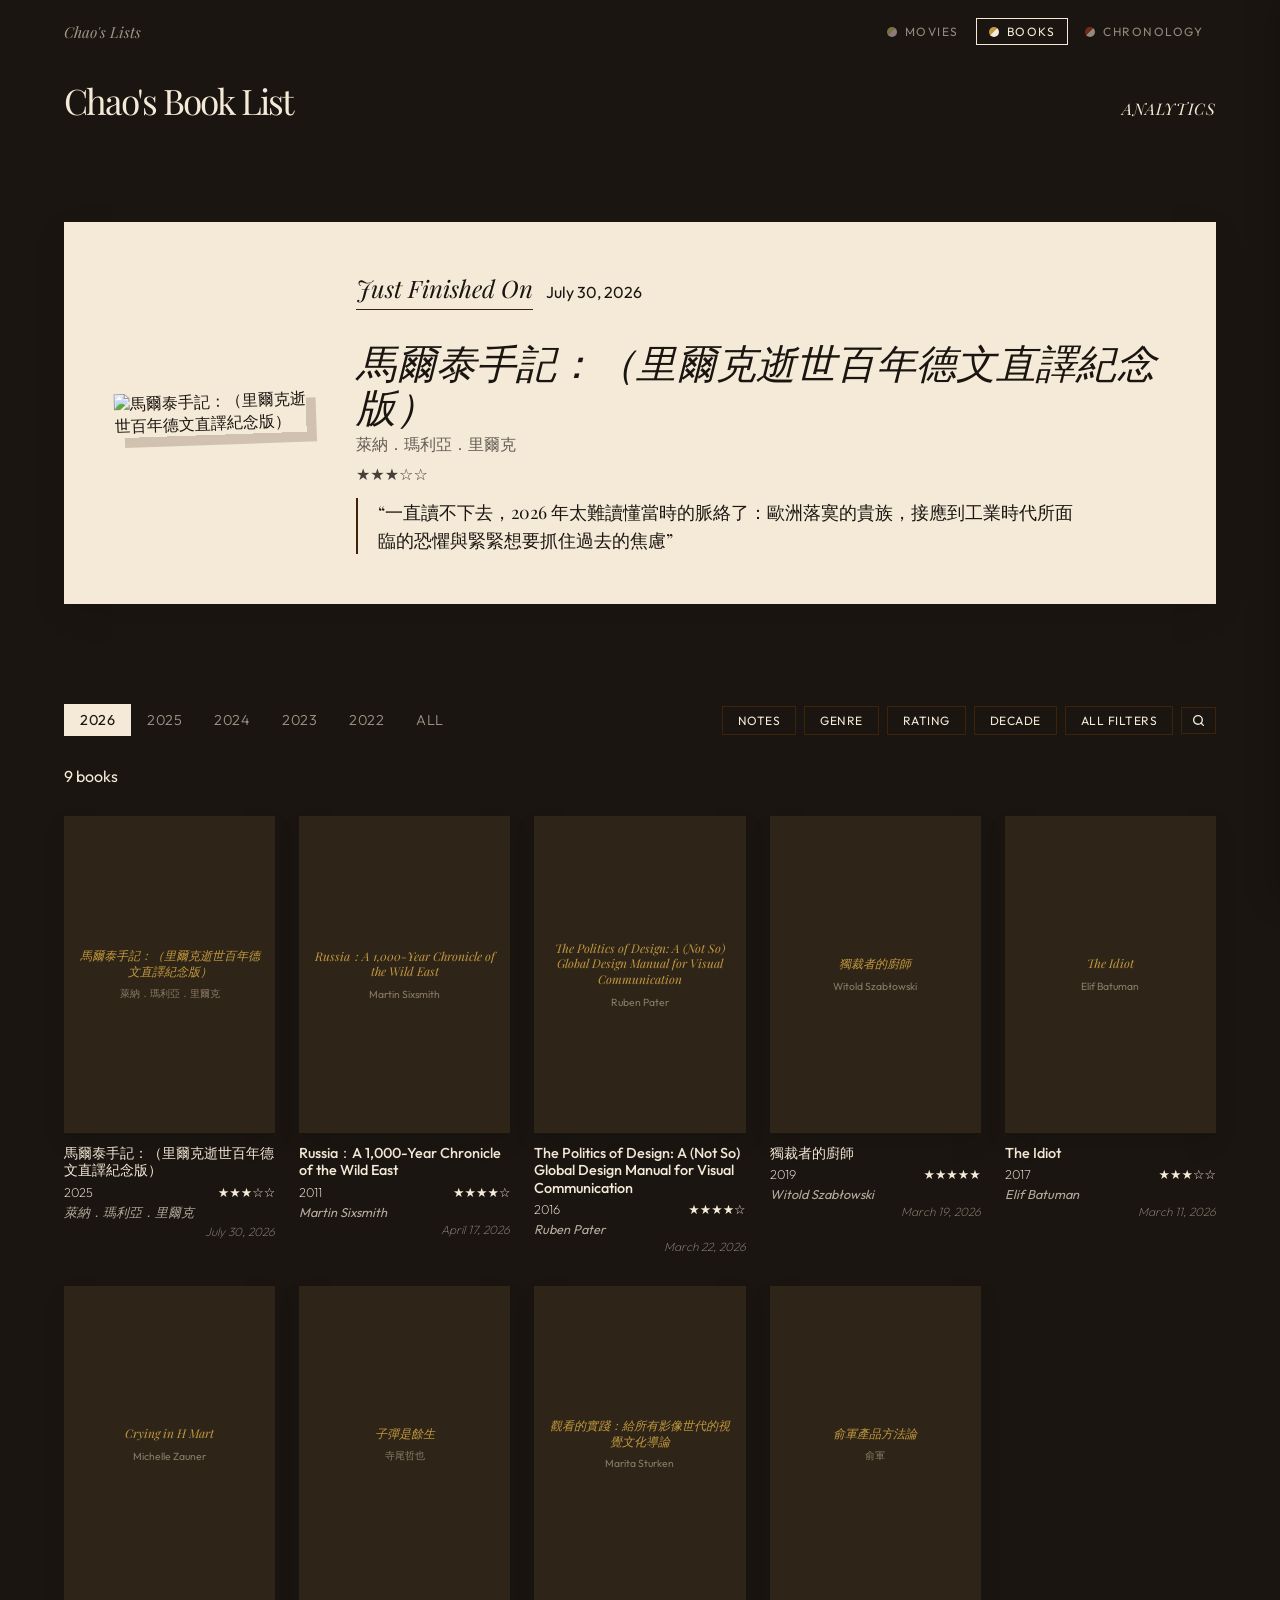
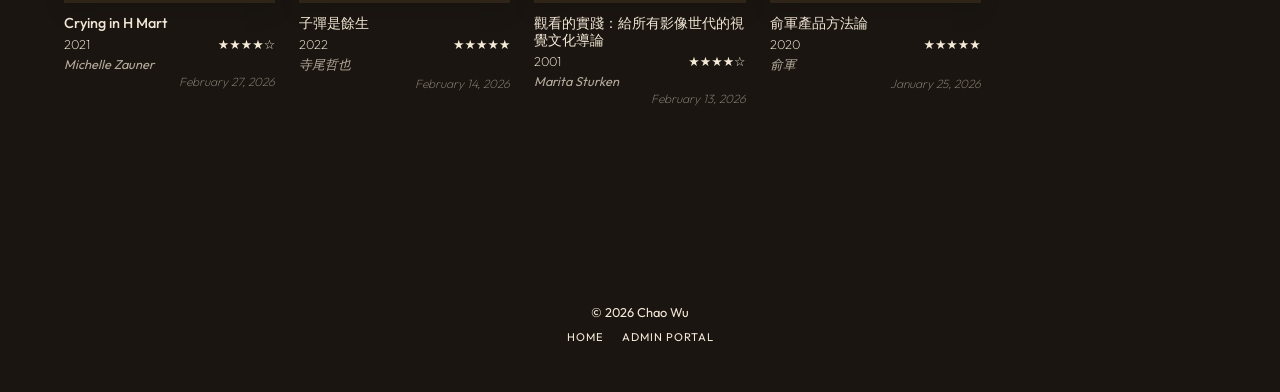
==== commit 4123671c: "Chronology: switchable timelines and a shared header - Toggle between when I read/watched a work and" ====
--- a/books/index.html
+++ b/books/index.html
@@ -5,14 +5,14 @@
     <meta name="viewport" content="width=device-width, initial-scale=1.0">
     <title>Chaos Book List</title>
 
-    <link rel="stylesheet" href="/assets/theme.css">
-    <link rel="stylesheet" href="/assets/list.css">
+    <link rel="stylesheet" href="../assets/theme.css">
+    <link rel="stylesheet" href="../assets/list.css">
 </head>
 <body>
 
     <nav class="site-switch" aria-label="Switch site">
-        <a href="/" class="site-switch-home">Chao's Lists</a>
-        <div class="site-switch-tabs"><a href="/movies/"><span class="swatch swatch-movies"></span>Movies</a><a href="/books/" class="active" aria-current="page"><span class="swatch swatch-books"></span>Books</a></div>
+        <a href="../" class="site-switch-home">Chao's Lists</a>
+        <div class="site-switch-tabs"><a href="../movies/"><span class="swatch swatch-movies"></span>Movies</a><a href="../books/" class="active" aria-current="page"><span class="swatch swatch-books"></span>Books</a><a href="../chronology/"><span class="swatch swatch-chrono"></span>Chronology</a></div>
     </nav>
     <header>
         <div class="header-row">
@@ -143,7 +143,7 @@
 
     <div class="footer">
         <div>© 2026 Chao Wu</div>
-        <div class="footer-links"><a href="/">Home</a><a href="admin.html">Admin Portal</a></div>
+        <div class="footer-links"><a href="../">Home</a><a href="admin.html">Admin Portal</a></div>
     </div>
 
     <script>
--- a/assets/theme.css
+++ b/assets/theme.css
@@ -141,3 +141,4 @@
 }
 .swatch-movies { background: linear-gradient(135deg, #C6BF65 50%, #EECED3 50%); }
 .swatch-books  { background: linear-gradient(135deg, #c4993f 50%, #f5ead8 50%); }
+.swatch-chrono { background: linear-gradient(135deg, #c0392b 50%, #f5ead8 50%); }
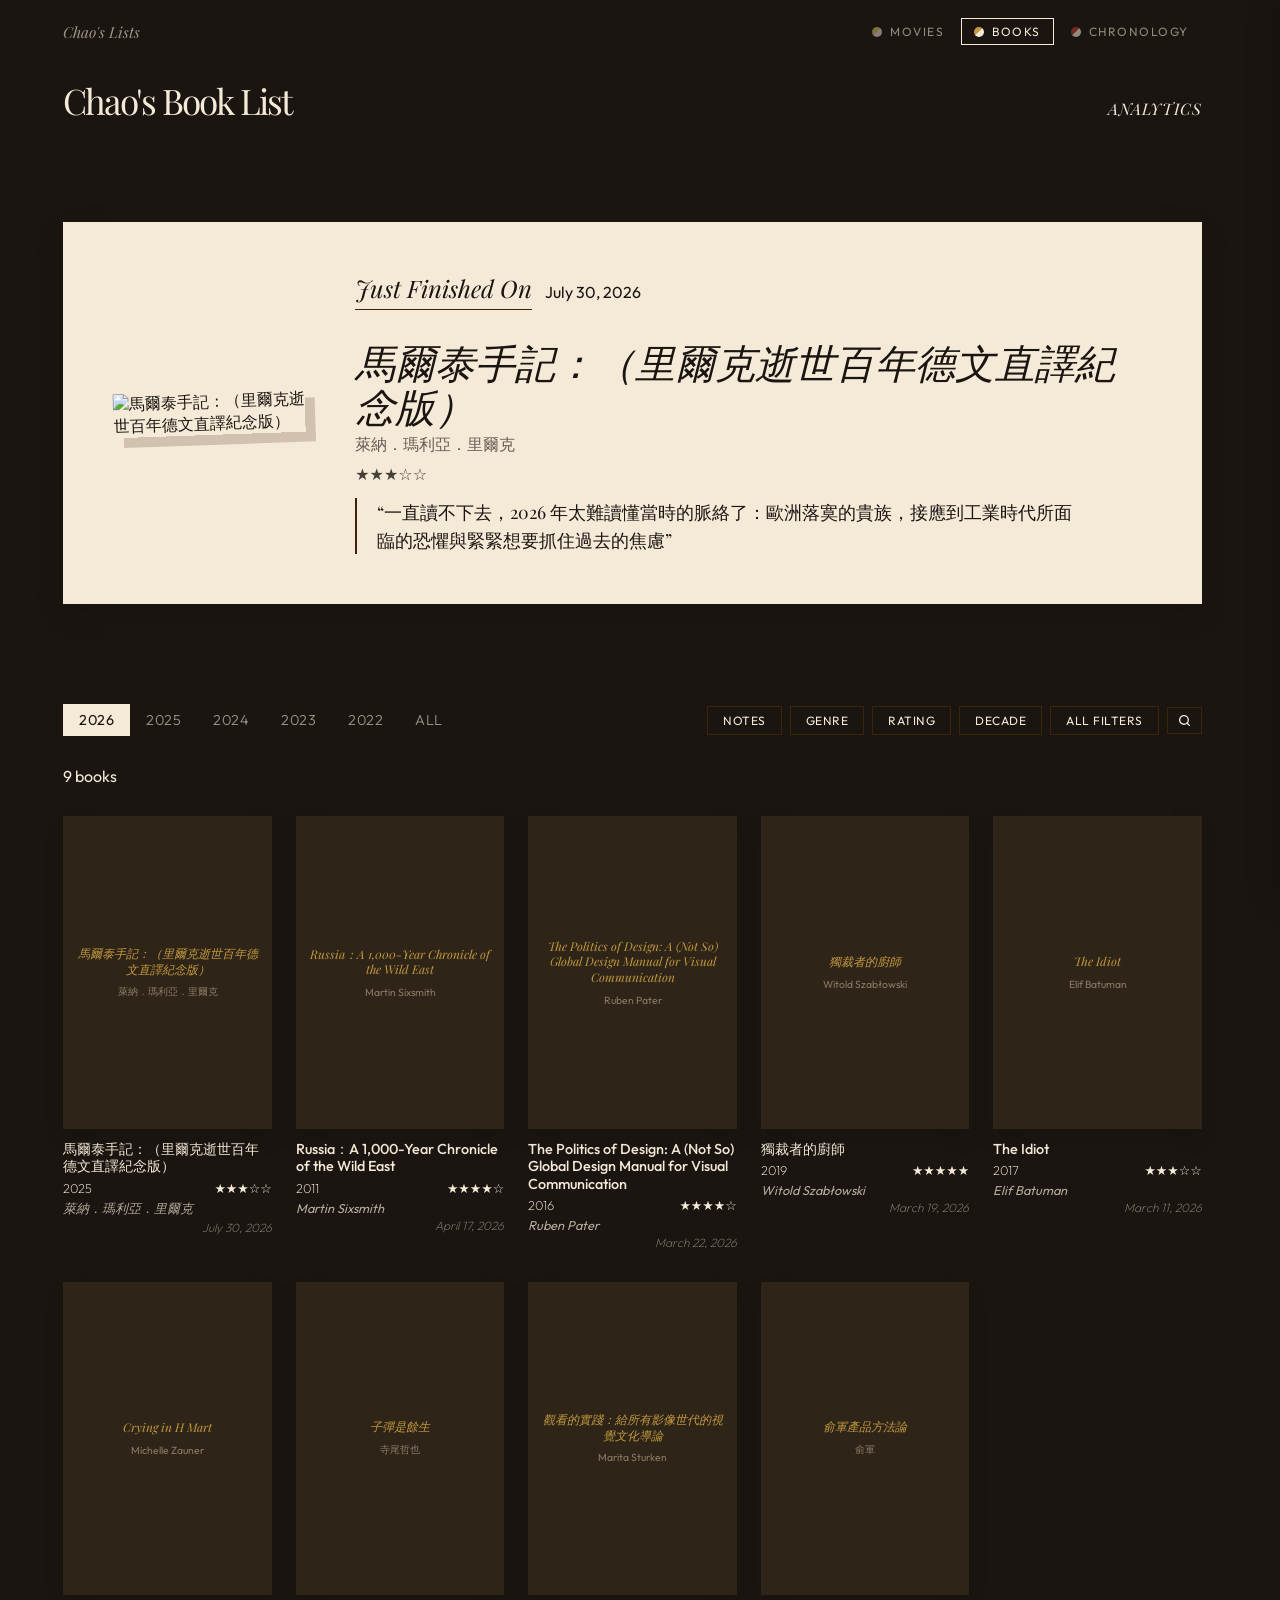
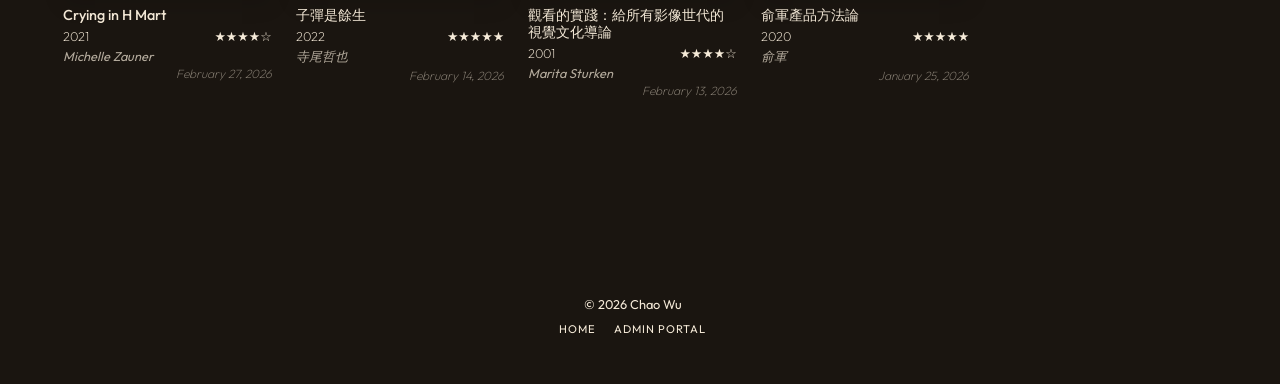
==== commit e739a8bd: "Share one page-header component across all pages - .page-header, .header-row, h1 and .nav-link now l" ====
--- a/books/index.html
+++ b/books/index.html
@@ -14,7 +14,7 @@
         <a href="../" class="site-switch-home">Chao's Lists</a>
         <div class="site-switch-tabs"><a href="../movies/"><span class="swatch swatch-movies"></span>Movies</a><a href="../books/" class="active" aria-current="page"><span class="swatch swatch-books"></span>Books</a><a href="../chronology/"><span class="swatch swatch-chrono"></span>Chronology</a></div>
     </nav>
-    <header>
+    <header class="page-header">
         <div class="header-row">
             <h1><a href="./">Chao's Book List</a></h1>
             <a href="analytics.html" class="nav-link">Analytics</a>
--- a/assets/theme.css
+++ b/assets/theme.css
@@ -142,3 +142,59 @@
 .swatch-movies { background: linear-gradient(135deg, #C6BF65 50%, #EECED3 50%); }
 .swatch-books  { background: linear-gradient(135deg, #c4993f 50%, #f5ead8 50%); }
 .swatch-chrono { background: linear-gradient(135deg, #c0392b 50%, #f5ead8 50%); }
+
+/* --- PAGE HEADER (title row under the site switch) ----------------------- */
+/* Shared by every page: list, analytics and chronology. */
+
+html { scrollbar-gutter: stable; }   /* same width with or without a scrollbar */
+
+.page-header {
+    text-align: left;
+    padding: 2rem 0 3rem;
+    width: 90%;
+    max-width: 1600px;
+    margin: 0 auto;
+}
+
+.header-row {
+    display: flex;
+    justify-content: space-between;
+    align-items: baseline;
+    gap: 16px;
+    flex-wrap: wrap;
+}
+
+.page-header h1 {
+    font-family: var(--font-display);
+    font-weight: 300;
+    letter-spacing: -2px;
+    margin: 0 0 10px 0;
+    font-size: clamp(2rem, 6vw, 2.2rem);
+}
+.page-header h1 a { color: inherit; text-decoration: none; }
+.page-header h1 a:hover { opacity: 0.75; }
+
+/* Small italic caps link, e.g. "Analytics". Also used as a toggle button. */
+.nav-links { display: flex; gap: 28px; align-items: baseline; flex-wrap: wrap; }
+.nav-link {
+    color: var(--text-primary);
+    text-transform: uppercase;
+    font-family: var(--font-display);
+    font-size: 1rem;
+    font-weight: 300;
+    font-style: italic;
+    letter-spacing: 1px;
+    text-decoration: none;
+    background: none;
+    border: 0;
+    border-bottom: 2px solid transparent;
+    padding: 0;
+    cursor: pointer;
+    transition: 0.2s;
+}
+.nav-link:hover,
+.nav-link.active { border-bottom-color: currentColor; }
+
+@media (max-width: 800px) {
+    .page-header h1 { font-size: clamp(2rem, 10vw, 3rem); }
+}
--- a/assets/list.css
+++ b/assets/list.css
@@ -17,46 +17,7 @@
 
 body.panel-open { overflow: hidden; }
 
-/* --- HEADER & NAV --- */
-header {
-    text-align: left;
-    padding: 2rem 0 3rem;
-    width: 90%;
-    max-width: 1600px;
-    margin: 0 auto;
-}
-
-.header-row {
-    display: flex;
-    justify-content: space-between;
-    align-items: baseline;
-    gap: 16px;
-    flex-wrap: wrap;
-}
-
-h1 a { color: inherit; text-decoration: none; }
-h1 a:hover { opacity: 0.75; }
-
-h1 {
-    font-family: var(--font-display);
-    font-weight: 300;
-    letter-spacing: -2px;
-    margin: 0 0 10px 0;
-    font-size: clamp(2rem, 6vw, 2.2rem);
-}
-
-.nav-link {
-    color: var(--text-primary);
-    text-transform: uppercase;
-    font-family: var(--font-display);
-    font-weight: 300;
-    font-style: italic;
-    letter-spacing: 1px;
-    border-bottom: 2px solid transparent;
-    transition: 0.2s;
-    text-decoration: none;
-}
-.nav-link:hover { border-bottom-color: var(--text-primary); }
+/* Header & nav: shared .page-header component in theme.css */
 
 /* --- FEATURED SECTION --- */
 .featured-wrapper {
@@ -428,7 +389,6 @@
 
 /* --- RESPONSIVE --- */
 @media (max-width: 800px) {
-    h1 { font-size: clamp(2rem, 10vw, 3rem); }
     .featured-content { flex-direction: column; align-items: center; text-align: center; gap: 20px; }
     .control-wrapper { flex-direction: column; gap: 10px; align-items: flex-start; }
     .tabs-container { max-width: 100%; width: 100%; }
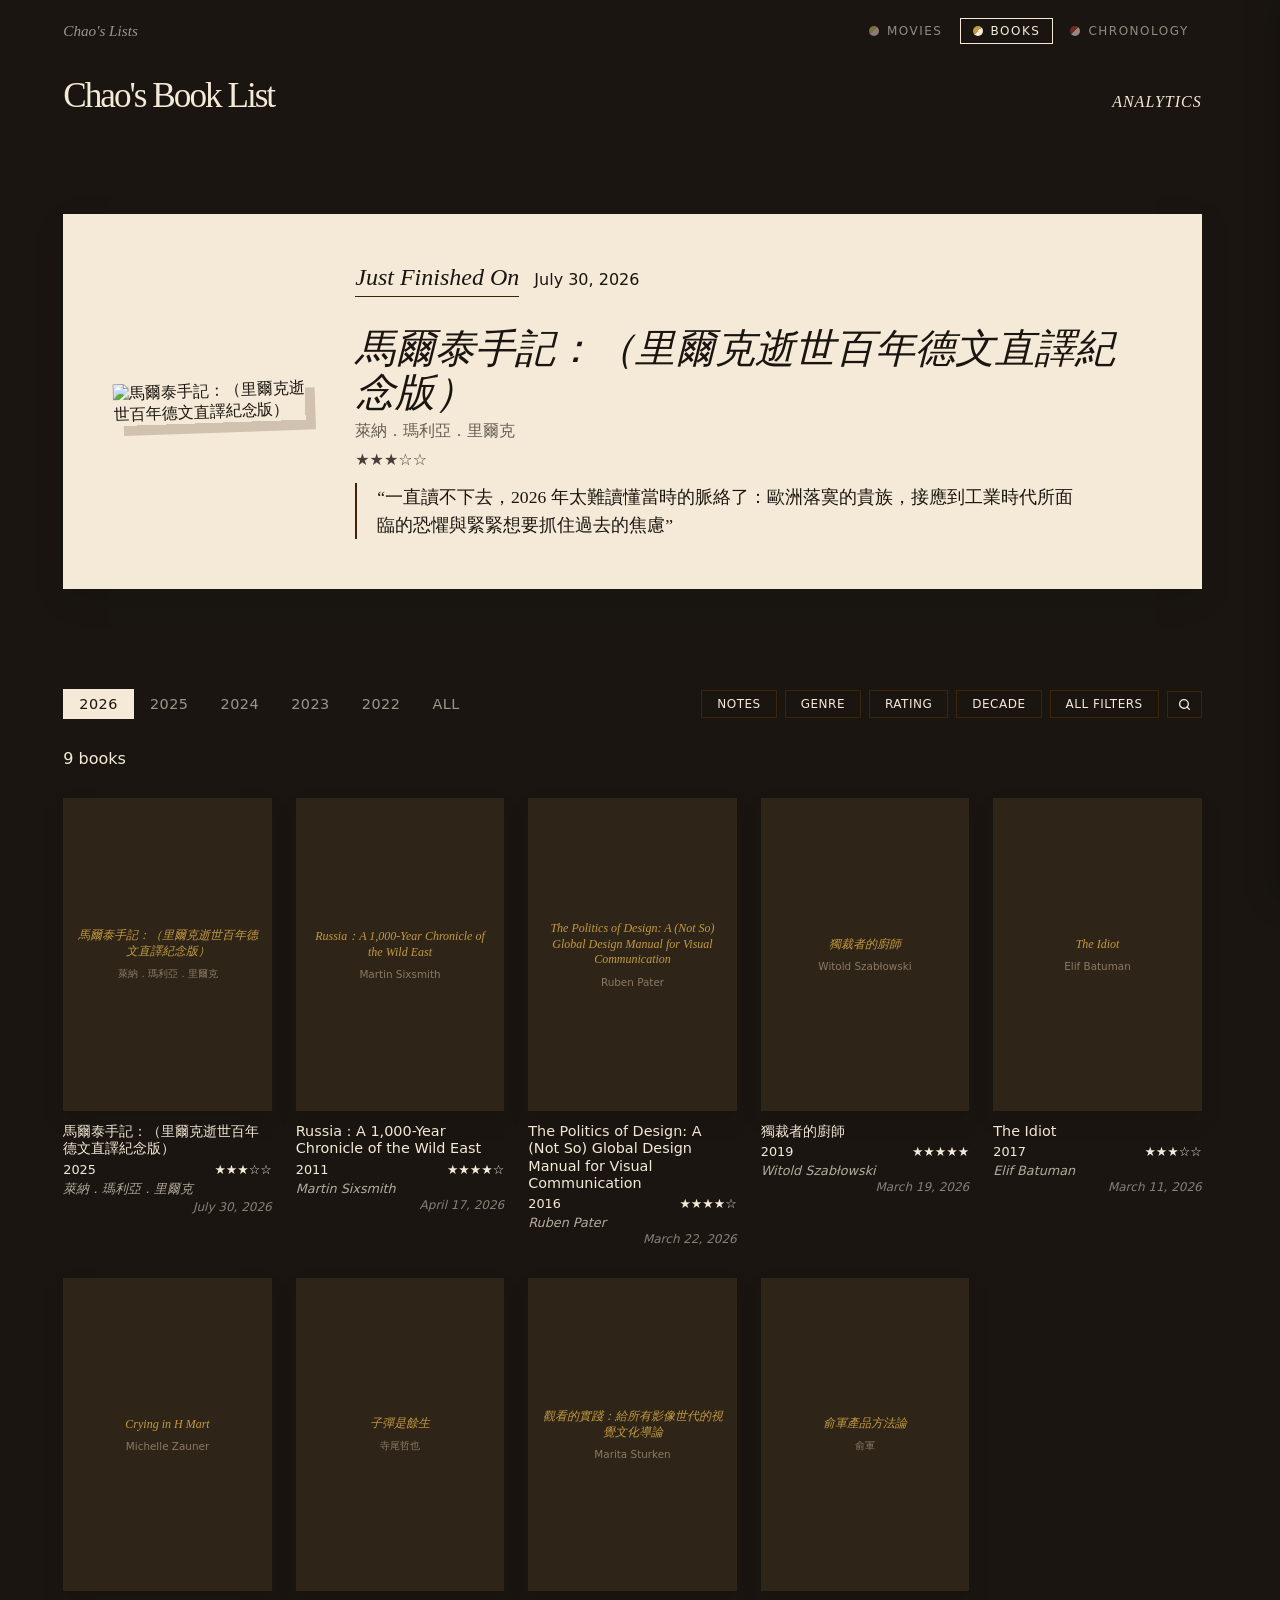
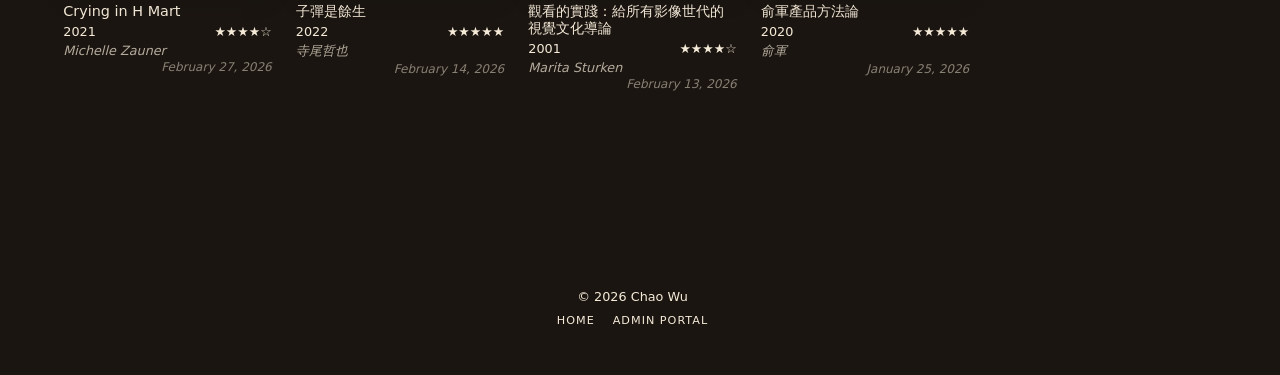
==== commit ce4e34bd: "Shared note editor on Movies, Books and Chronology; security hardening; lighter images - assets/chao" ====
--- a/books/index.html
+++ b/books/index.html
@@ -2,6 +2,8 @@
 <html lang="en" data-site="books">
 <head>
     <meta charset="UTF-8">
+    <!-- Security: only load from and talk to the sites this page needs -->
+    <meta http-equiv="Content-Security-Policy" content="default-src 'self'; script-src 'self' 'unsafe-inline' https://www.googletagmanager.com https://cdn.jsdelivr.net; style-src 'self' 'unsafe-inline' https://fonts.googleapis.com; font-src https://fonts.gstatic.com; img-src 'self' data: https://image.tmdb.org https://books.google.com https://*.googleusercontent.com https://*.media-amazon.com https://covers.openlibrary.org https://archive.org https://*.archive.org https://*.google-analytics.com https://*.googletagmanager.com; connect-src 'self' https://api.github.com https://api.themoviedb.org https://www.googleapis.com https://openlibrary.org https://*.google-analytics.com https://*.analytics.google.com https://*.googletagmanager.com; object-src 'none'; base-uri 'self'; form-action 'self'">
     <meta name="viewport" content="width=device-width, initial-scale=1.0">
     <title>Chaos Book List</title>
 
@@ -137,6 +139,7 @@
                 <div class="modal-title" id="modal-title"></div>
                 <div class="modal-sub" id="modal-sub"></div>
                 <div class="modal-notes-view" id="modal-notes-view"></div>
+                <div id="modal-notes-editor"></div>
             </div>
         </div>
     </div>
@@ -146,7 +149,10 @@
         <div class="footer-links"><a href="../">Home</a><a href="admin.html">Admin Portal</a></div>
     </div>
 
+    <script src="../assets/admin-auth.js"></script>
+    <script src="../assets/chaos.js"></script>
     <script>
+        const esc = Chaos.esc, thumb = Chaos.thumb;
         let allBooks = [];
         let filteredBooks = [];
         let currentTabBooks = [];
@@ -155,7 +161,7 @@
         fetch('books.json')
             .then(r => r.json())
             .then(books => {
-                allBooks = books;
+                allBooks = Chaos.notes.applyPending('books', books);
                 renderFeatured(allBooks);
                 setupTabs(allBooks);
                 populateDynamicFilters();
@@ -183,7 +189,7 @@
 
             const coverWrapper = document.getElementById('f-cover-wrapper');
             if (latest.cover) {
-                coverWrapper.innerHTML = `<img id="f-img" src="${latest.cover}" alt="${latest.title}">`;
+                coverWrapper.innerHTML = `<img id="f-img" src="${esc(thumb(latest.cover, 500))}" alt="${esc(latest.title)}">`;
                 coverWrapper.className = 'featured-poster';
             } else {
                 coverWrapper.innerHTML = '📖';
@@ -199,7 +205,7 @@
                 : '';
             let notes = latest.review;
             if (!notes || notes === 'nan') notes = 'No notes added.';
-            document.getElementById('f-notes').innerHTML = `&ldquo;${notes}&rdquo;`;
+            document.getElementById('f-notes').textContent = `“${Chaos.plain(notes)}”`;
         }
 
         function setupTabs(books) {
@@ -290,7 +296,7 @@
                 .sort((a, b) => b[1] - a[1]);
             const genreEl = document.getElementById('container-genre');
             topGenres.forEach(([g, c]) => {
-                genreEl.innerHTML += `<label class="checkbox-label"><input type="checkbox" class="filter-cb" data-category="genre" value="${g}" onchange="applyFilters()"> ${g} <span style="opacity:0.45;font-size:0.8em">(${c})</span></label>`;
+                genreEl.innerHTML += `<label class="checkbox-label"><input type="checkbox" class="filter-cb" data-category="genre" value="${esc(g)}" onchange="applyFilters()"> ${esc(g)} <span style="opacity:0.45;font-size:0.8em">(${c})</span></label>`;
             });
 
             // Decades (publication year)
@@ -301,7 +307,7 @@
             });
             const dec = document.getElementById('container-decade');
             Array.from(decades).sort((a,b) => b - a).forEach(d => {
-                dec.innerHTML += `<label class="checkbox-label"><input type="checkbox" class="filter-cb" data-category="decade" value="${d}" onchange="applyFilters()"> ${d}s</label>`;
+                dec.innerHTML += `<label class="checkbox-label"><input type="checkbox" class="filter-cb" data-category="decade" value="${esc(d)}" onchange="applyFilters()"> ${esc(d)}s</label>`;
             });
         }
 
@@ -379,25 +385,28 @@
                 const ratingDisplay = r > 0 ? '★'.repeat(r) + '☆'.repeat(5 - r) : 'Unrated';
                 const yearDisplay = book.year_published || '';
 
+                const placeholder = `<div class="card-placeholder"><span class="ph-spine">${esc(book.title)}</span><span class="ph-author">${esc(book.author)}</span></div>`;
                 const imgHtml = book.cover
-                    ? `<img src="${book.cover}" alt="${book.title}" loading="lazy" onerror="this.parentNode.innerHTML='<div class=\\'card-placeholder\\'><span class=\\'ph-spine\\'>${book.title.replace(/'/g,"&#39;")}</span><span class=\\'ph-author\\'>${(book.author||'').replace(/'/g,"&#39;")}</span></div>'">`
-                    : `<div class="card-placeholder"><span class="ph-spine">${book.title}</span><span class="ph-author">${book.author || ''}</span></div>`;
+                    ? `<img src="${esc(thumb(book.cover, 400))}" alt="${esc(book.title)}" loading="lazy">`
+                    : placeholder;
 
                 el.innerHTML = `
                     <div class="card-image-wrapper">
                         ${imgHtml}
                         <div class="info">
-                            <div class="info-date">${book.date_display || ''}</div>
-                            <div class="info-notes">${reviewText}</div>
+                            <div class="info-date">${esc(book.date_display)}</div>
+                            <div class="info-notes">${esc(Chaos.plain(reviewText))}</div>
                         </div>
                     </div>
                     <div class="card-details">
-                        <div class="card-title">${book.title}</div>
-                        <div class="card-meta-row"><span>${yearDisplay}</span><span class="card-rating">${ratingDisplay}</span></div>
-                        <div class="card-author">${book.author || ''}</div>
-                        <div class="card-watched">${book.date_display || ''}</div>
+                        <div class="card-title">${esc(book.title)}</div>
+                        <div class="card-meta-row"><span>${esc(yearDisplay)}</span><span class="card-rating">${ratingDisplay}</span></div>
+                        <div class="card-author">${esc(book.author)}</div>
+                        <div class="card-watched">${esc(book.date_display)}</div>
                     </div>
                 `;
+                const img = el.querySelector('img');
+                if (img) img.onerror = () => img.replaceWith(Object.assign(document.createElement('div'), { innerHTML: placeholder }).firstChild);
                 el.querySelector('.card-image-wrapper').addEventListener('click', () => openModal(book));
                 grid.appendChild(el);
             });
@@ -411,7 +420,7 @@
 
             const coverArea = document.getElementById('modal-cover-area');
             if (book.cover) {
-                coverArea.innerHTML = `<img src="${book.cover}" alt="${book.title}" style="width:100%;height:auto;display:block;box-shadow:var(--shadow-retro);">`;
+                coverArea.innerHTML = `<img src="${esc(thumb(book.cover, 600))}" alt="${esc(book.title)}" style="width:100%;height:auto;display:block;box-shadow:var(--shadow-retro);">`;
             } else {
                 coverArea.innerHTML = `<div class="modal-poster-placeholder">📖</div>`;
             }
@@ -423,8 +432,13 @@
             document.getElementById('modal-sub').innerText = (book.author ? book.author + ' · ' : '') + sub;
 
             const notesEl = document.getElementById('modal-notes-view');
-            notesEl.innerText = notes || 'No notes added.';
-            notesEl.classList.toggle('empty', !notes);
+            const editorHost = document.getElementById('modal-notes-editor');
+            editorHost.replaceChildren();
+            Chaos.notes.attach({
+                host: editorHost, kind: 'books', item: book,
+                render: text => { notesEl.innerText = text || 'No notes added.'; notesEl.classList.toggle('empty', !text); },
+                onSaved: () => applyFilters()
+            });
 
             document.getElementById('modal-overlay').classList.add('open');
             document.body.classList.add('panel-open');
--- a/assets/theme.css
+++ b/assets/theme.css
@@ -5,7 +5,7 @@
    Shared rules use the role tokens (--c-*) so each site keeps its own colors.
    ========================================================================== */
 
-@import url('https://fonts.googleapis.com/css2?family=Outfit:wght@100..900&family=Playfair+Display:ital,wght@0,400..900;1,400..900&display=swap');
+@import url('https://fonts.googleapis.com/css2?family=Karla:ital,wght@0,200..800;1,200..800&family=Playfair+Display:ital,wght@0,400..900;1,400..900&display=swap');
 
 /* --- PALETTES ------------------------------------------------------------ */
 
@@ -81,7 +81,7 @@
     --shadow-card:   0 10px 20px rgba(0,0,0,0.1);
 
     --font-display:  'Playfair Display', Georgia, serif;
-    --font-body:     'Outfit', system-ui, sans-serif;
+    --font-body:     'Karla', system-ui, sans-serif;
 }
 
 /* --- SITE SWITCH (Movies | Books) ---------------------------------------- */
@@ -198,3 +198,45 @@
 @media (max-width: 800px) {
     .page-header h1 { font-size: clamp(2rem, 10vw, 3rem); }
 }
+
+/* ==========================================================================
+   NOTE EDITOR (assets/chaos.js → Chaos.notes.attach)
+   Shared by the Movies and Books card popups and the Chronology card panel.
+   Colors follow the surrounding text, so it works on dark and light pages.
+   ========================================================================== */
+.note-editor { margin-top: 12px; font-family: var(--font-body); }
+.note-btn {
+    background: transparent;
+    border: 1px solid currentColor;
+    color: inherit;
+    padding: 6px 14px;
+    font: inherit;
+    font-size: 0.72rem;
+    letter-spacing: 1px;
+    text-transform: uppercase;
+    cursor: pointer;
+    opacity: 0.7;
+    transition: opacity 0.2s ease;
+}
+.note-btn:hover { opacity: 1; }
+.note-btn:disabled { opacity: 0.4; cursor: wait; }
+.note-save { opacity: 1; }
+.note-form textarea {
+    display: block;
+    width: 100%;
+    min-height: 110px;
+    margin-bottom: 10px;
+    padding: 10px 12px;
+    background: transparent;
+    border: 1px solid currentColor;
+    color: inherit;
+    font-family: var(--font-display);
+    font-style: italic;
+    font-size: 0.95rem;
+    line-height: 1.6;
+    resize: vertical;
+    box-sizing: border-box;
+}
+.note-form textarea:focus { outline: 2px solid currentColor; outline-offset: 1px; }
+.note-actions { display: flex; align-items: center; gap: 8px; flex-wrap: wrap; }
+.note-status { font-size: 0.78rem; opacity: 0.75; }
--- a/assets/list.css
+++ b/assets/list.css
@@ -316,7 +316,7 @@
 .modal-notes-view.empty { opacity: 0.35; }
 
 /* Modal editing (used by the movie list's in-place note editor) */
-.btn-edit-note {
+.btn-edit-note { margin-top: 10px;
     background: transparent; border: 1px solid var(--border-ui);
     color: var(--text-primary); padding: 5px 14px;
     font-family: var(--font-body); font-size: 0.75rem;
